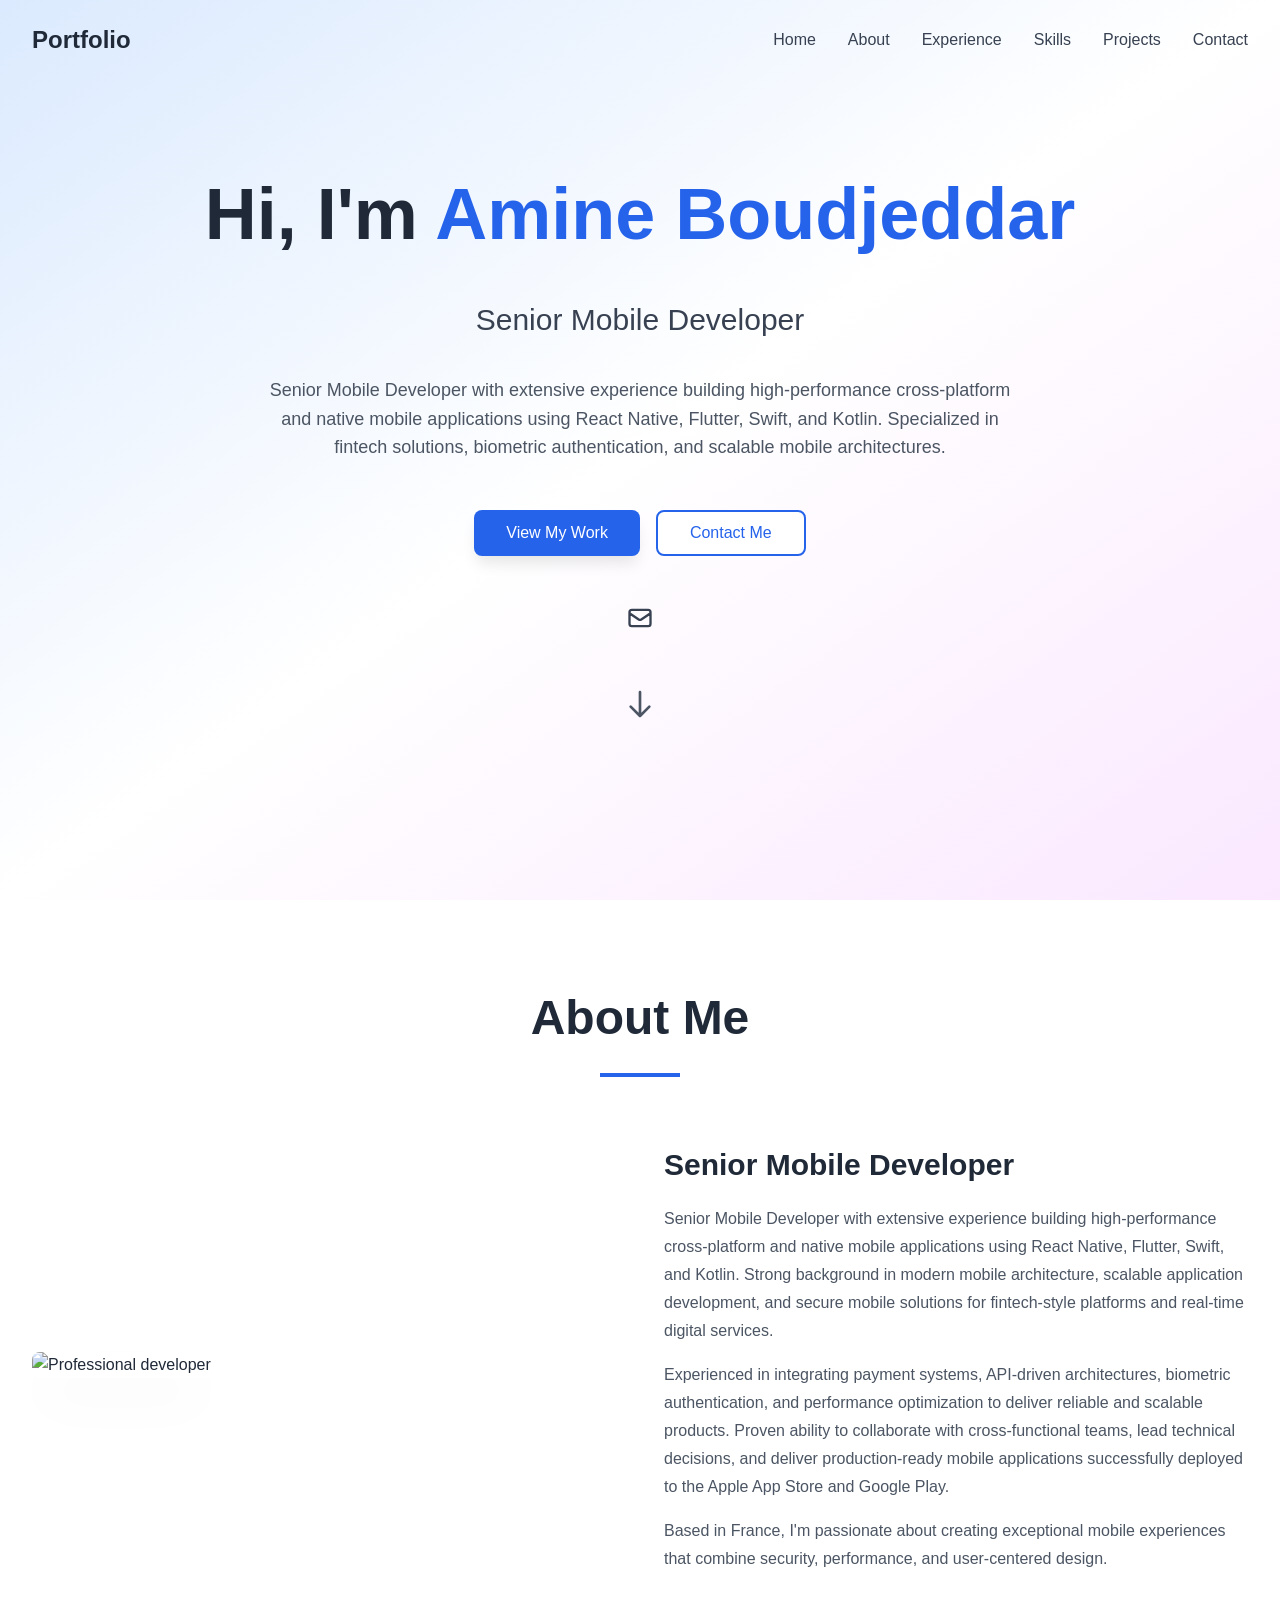
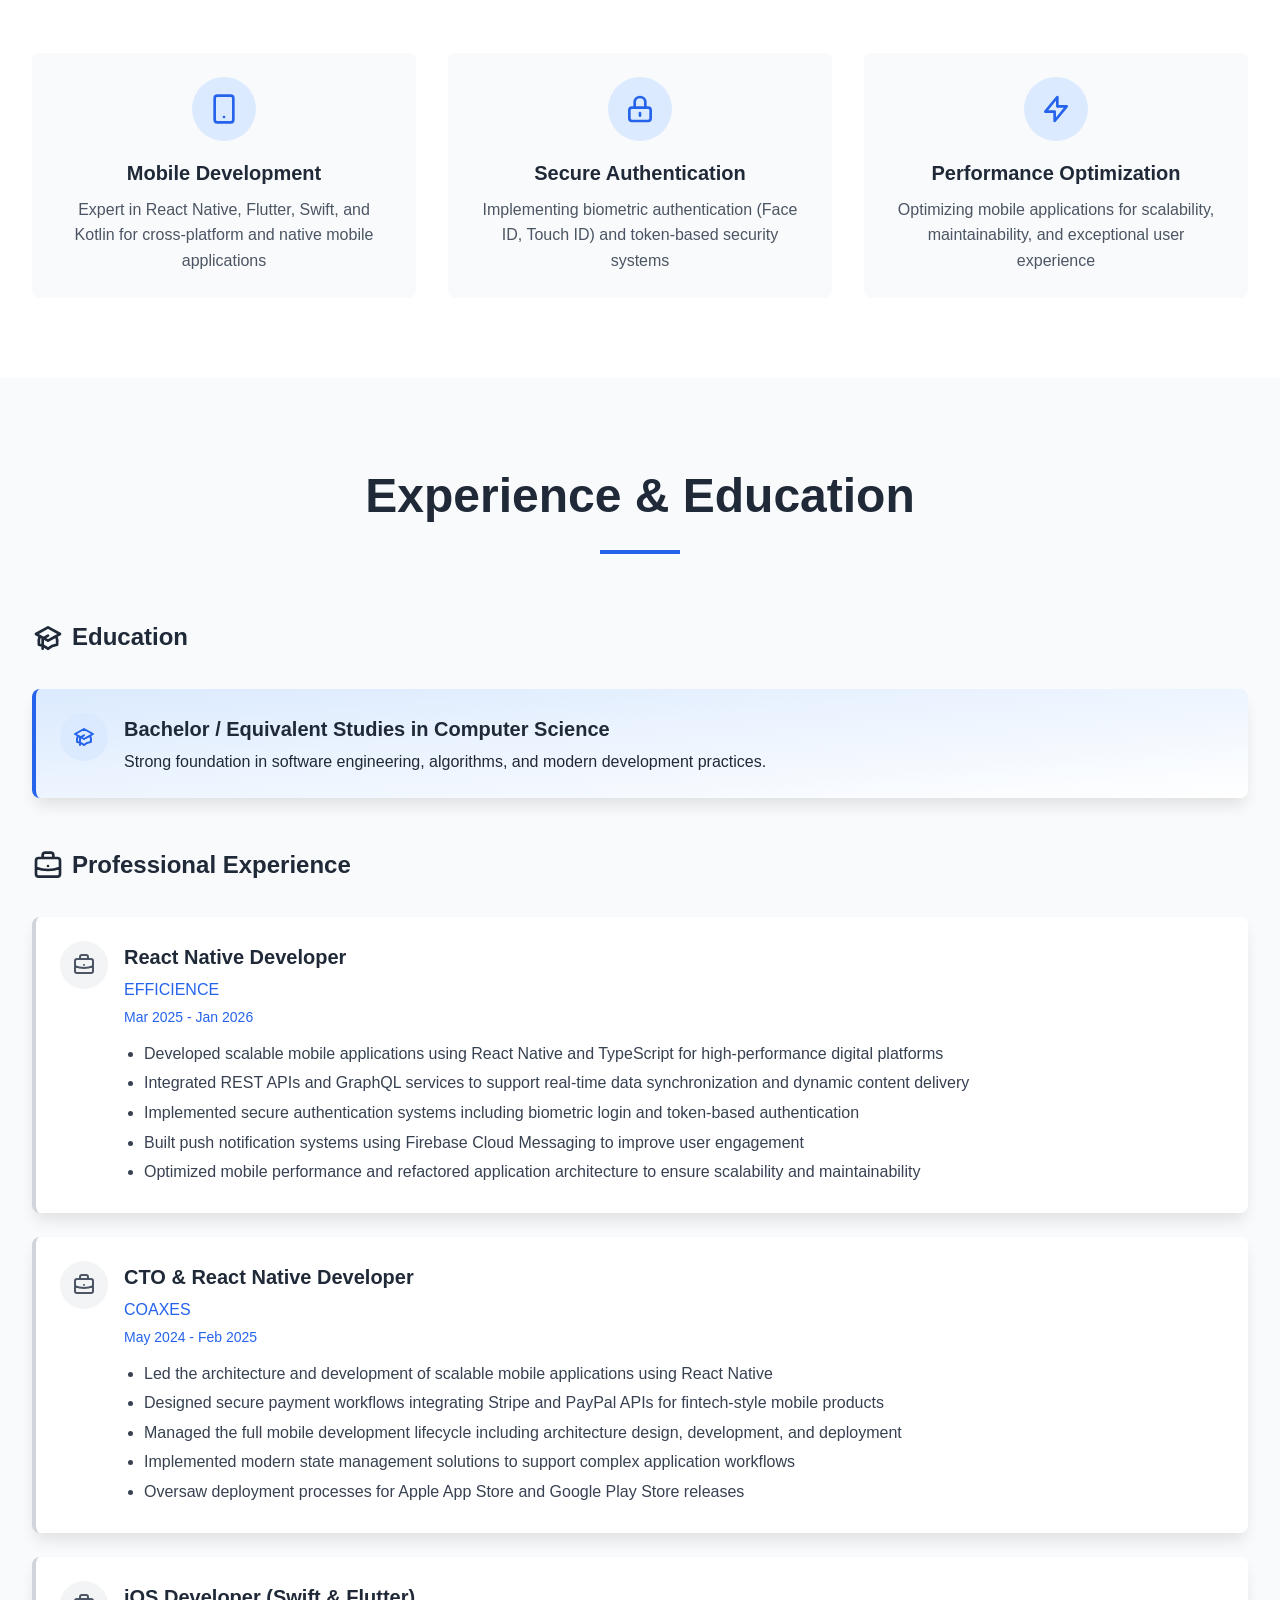
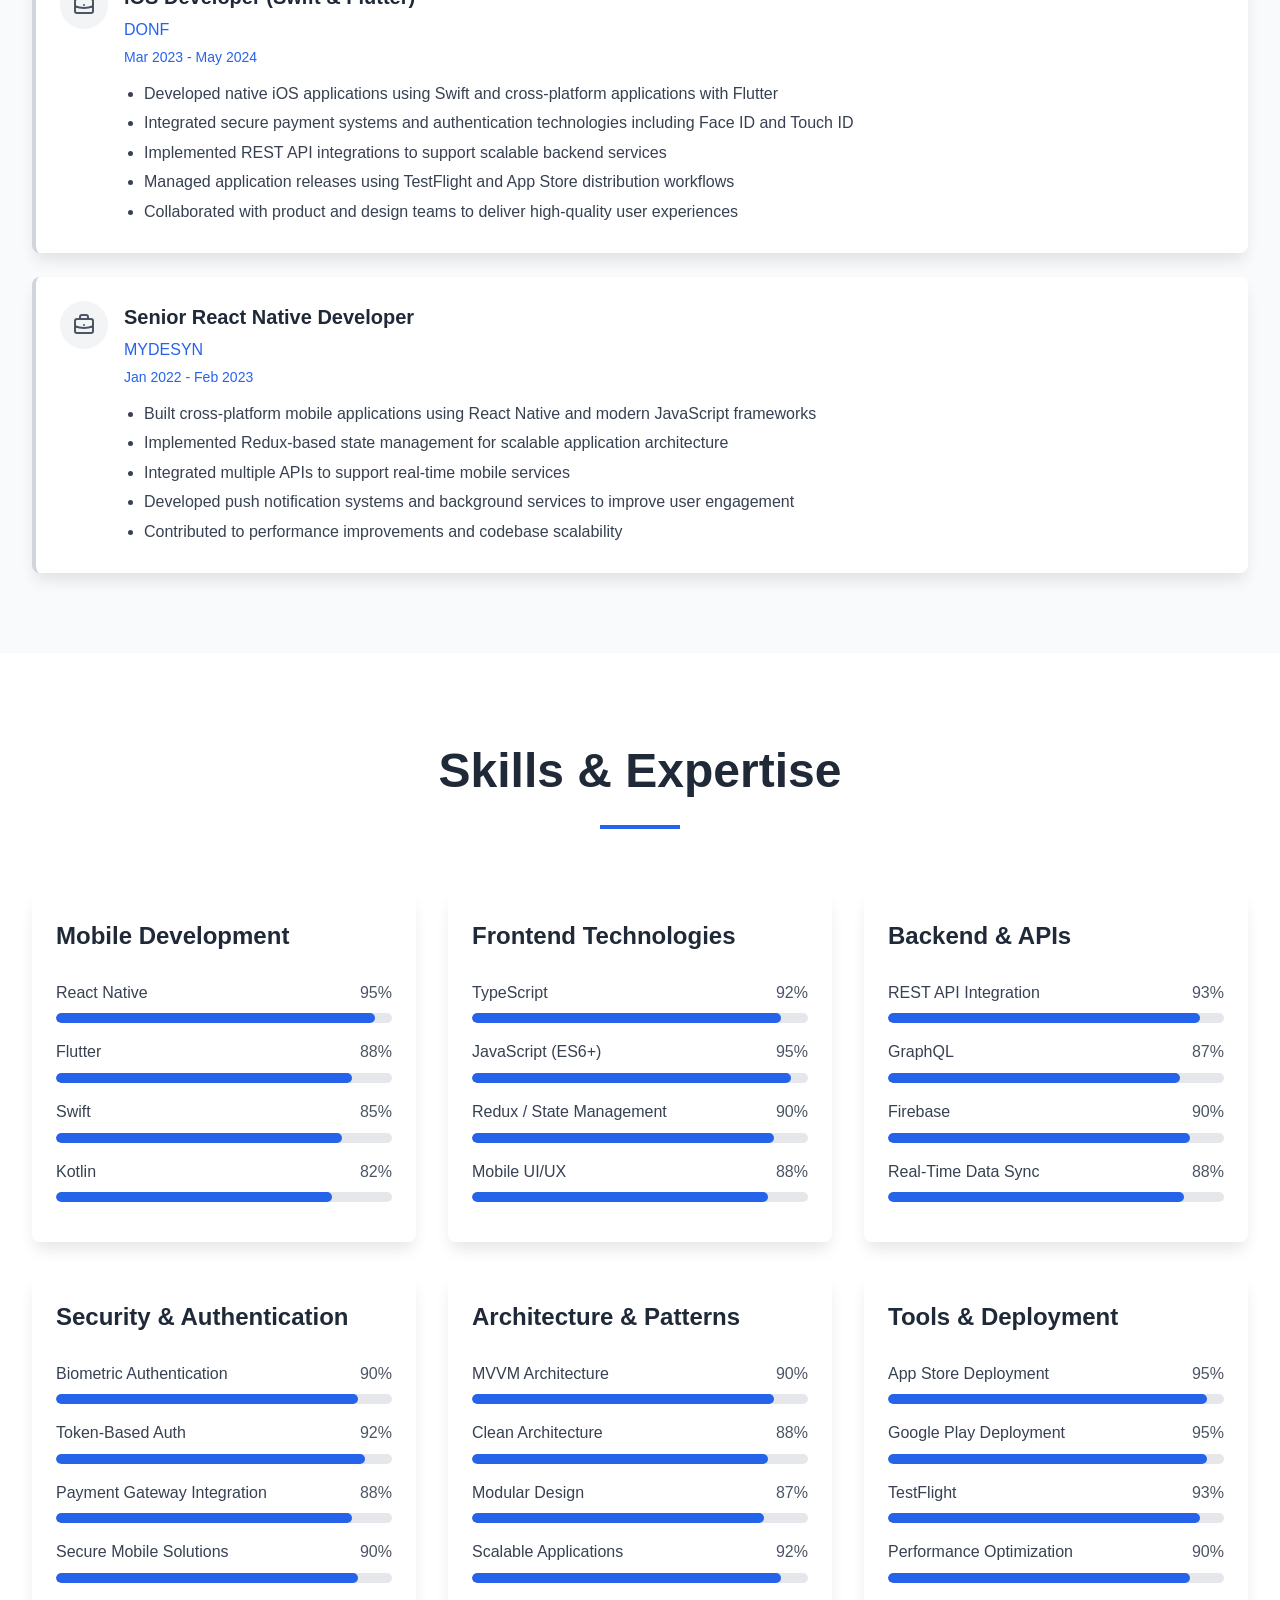
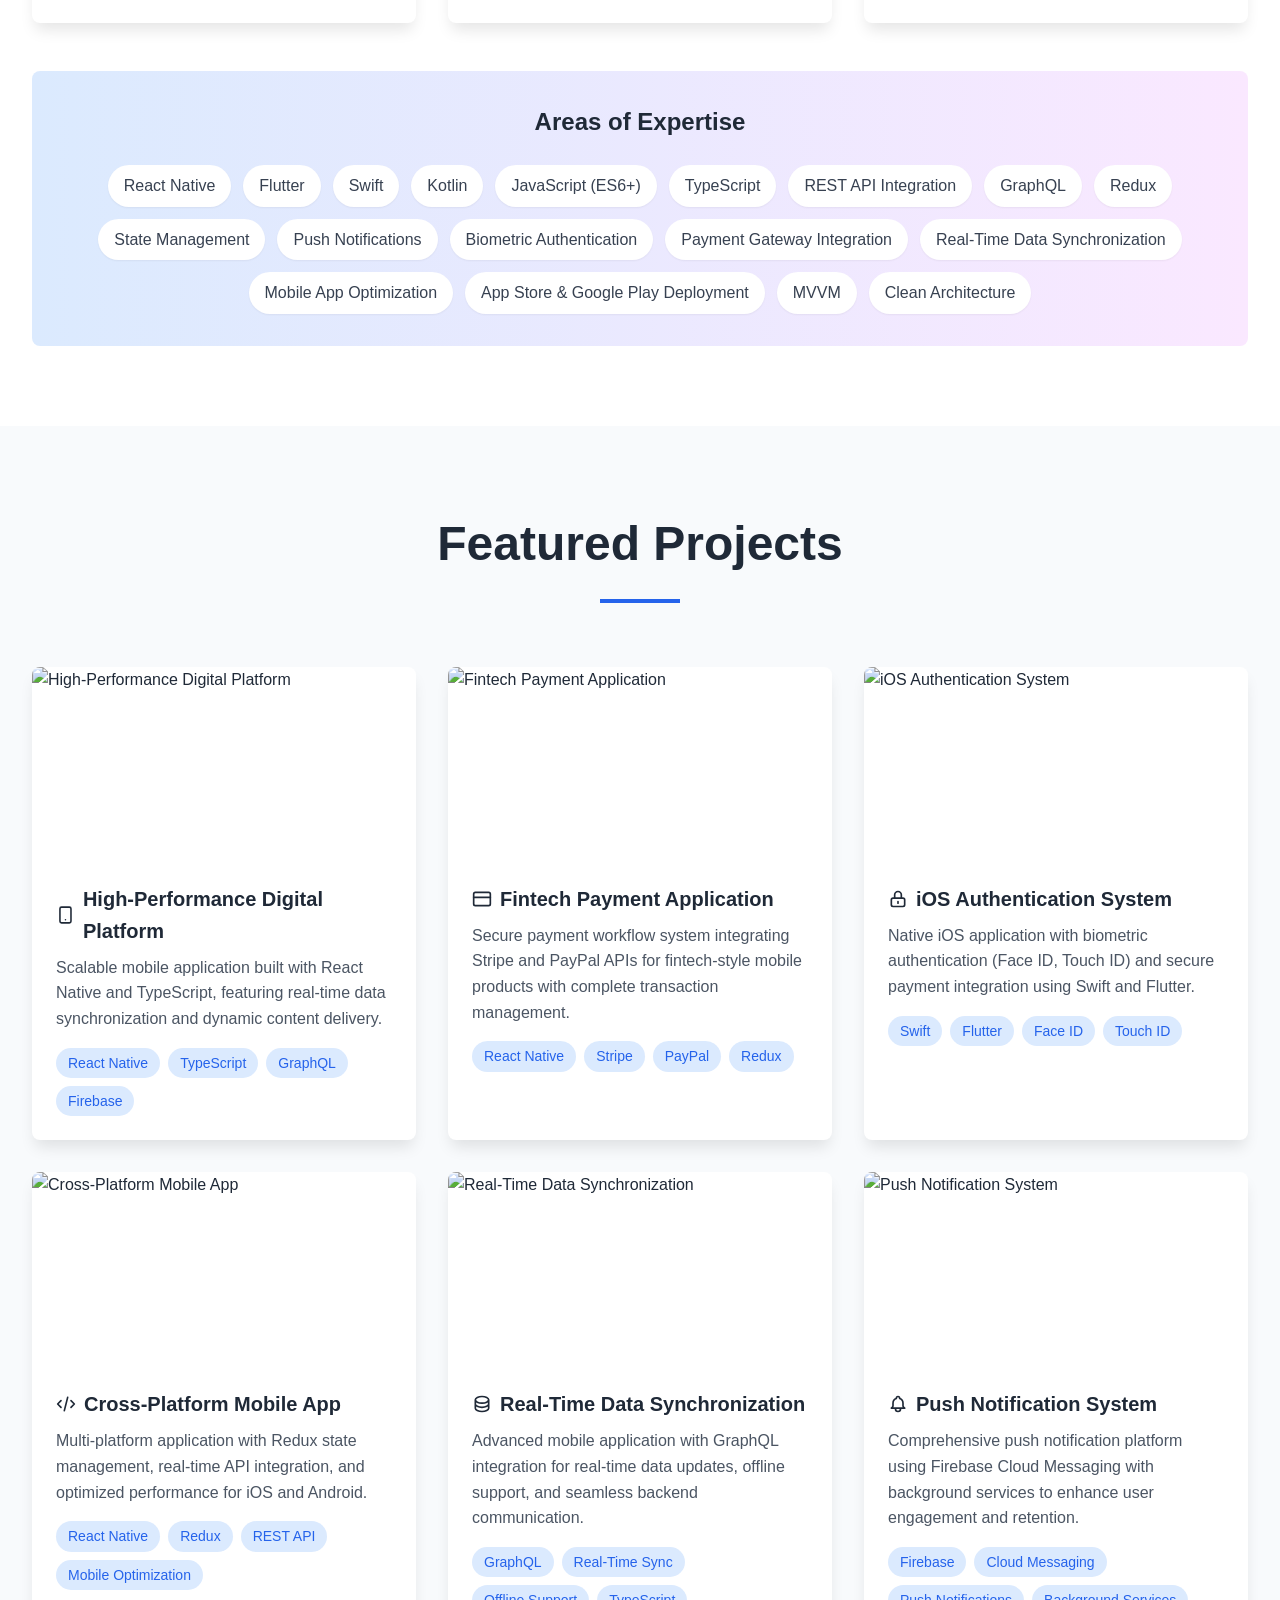
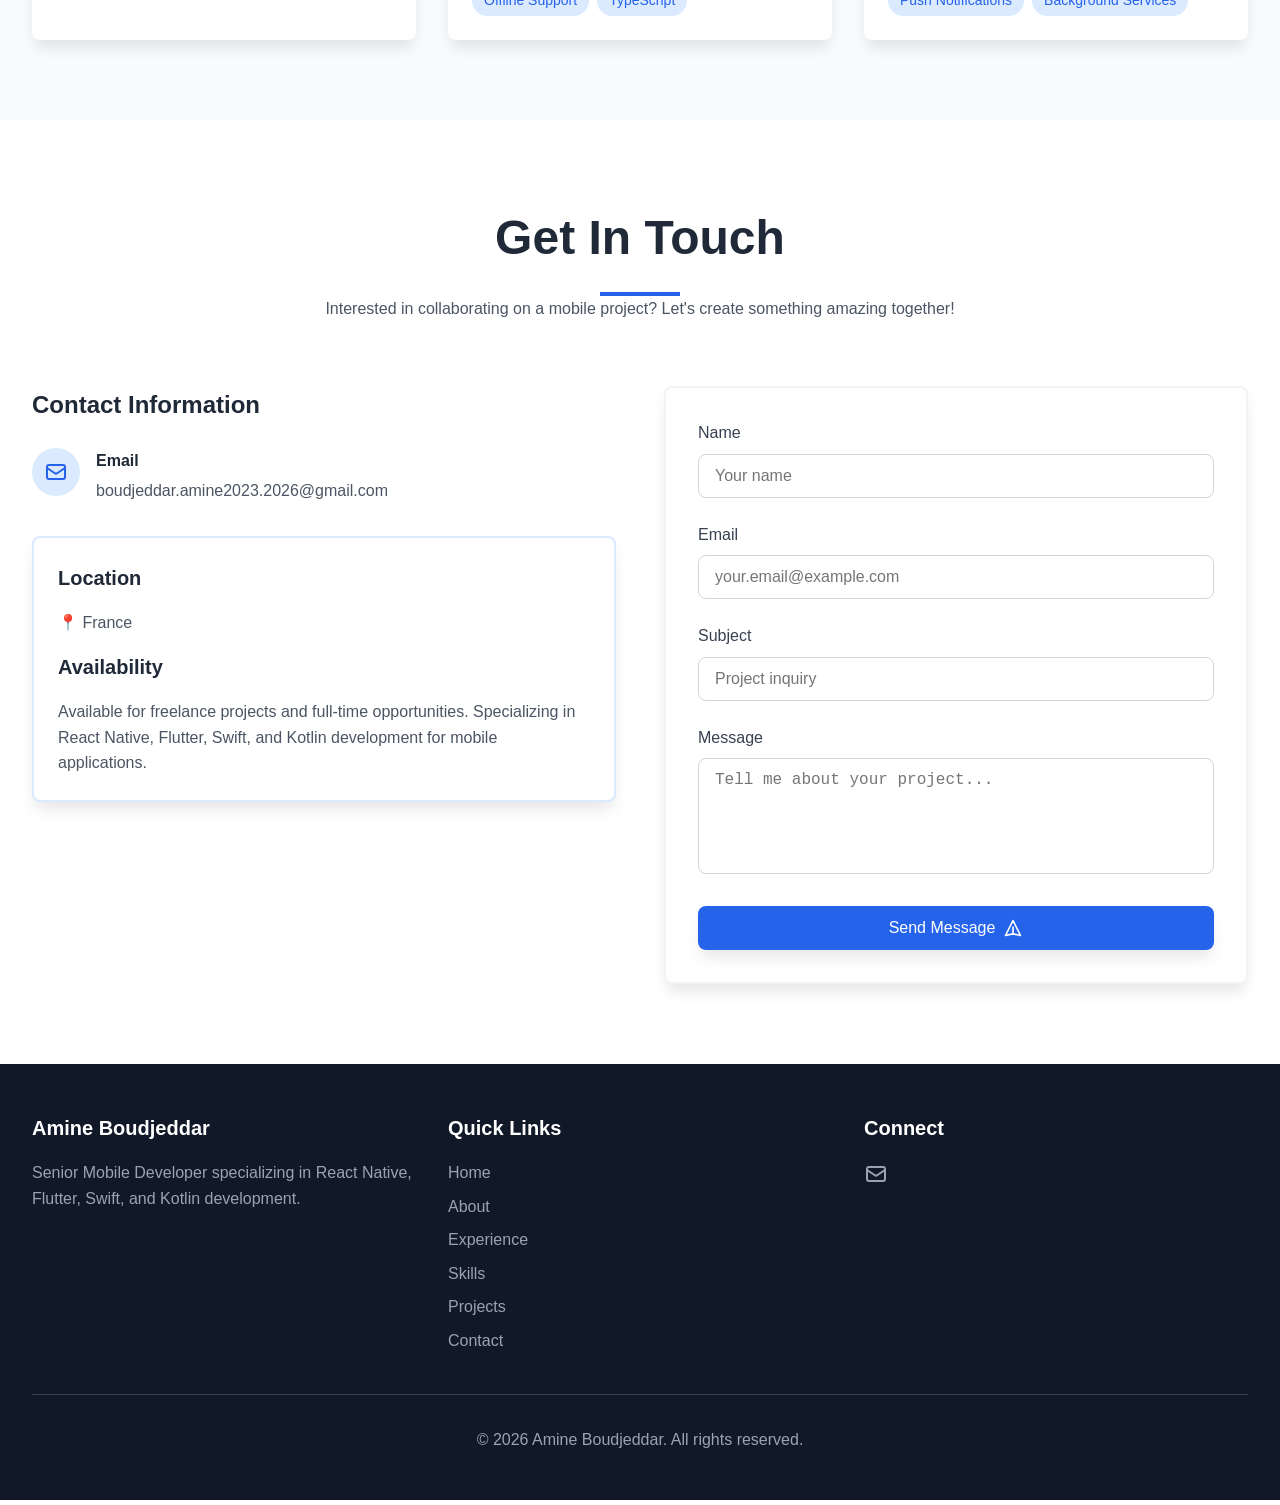
==== index.html @ 103872d5 "Add files via upload" ====
<!DOCTYPE html>
<html lang="en">
<head>
    <meta charset="UTF-8">
    <meta name="viewport" content="width=device-width, initial-scale=1.0">
    <title>Amine Boudjeddar - Senior Mobile Developer</title>
    <style>
        * {
            margin: 0;
            padding: 0;
            box-sizing: border-box;
        }

        body {
            font-family: -apple-system, BlinkMacSystemFont, 'Segoe UI', Roboto, 'Helvetica Neue', Arial, sans-serif;
            line-height: 1.6;
            color: #1f2937;
            scroll-behavior: smooth;
        }

        /* Container */
        .container {
            max-width: 1280px;
            margin: 0 auto;
            padding: 0 1rem;
        }

        @media (min-width: 640px) {
            .container { padding: 0 1.5rem; }
        }

        @media (min-width: 1024px) {
            .container { padding: 0 2rem; }
        }

        /* Header */
        header {
            position: fixed;
            top: 0;
            left: 0;
            right: 0;
            z-index: 1000;
            transition: all 0.3s ease;
            background: transparent;
        }

        header.scrolled {
            background: white;
            box-shadow: 0 4px 6px -1px rgba(0, 0, 0, 0.1);
        }

        header .header-content {
            display: flex;
            align-items: center;
            justify-content: space-between;
            height: 4rem;
        }

        @media (min-width: 768px) {
            header .header-content { height: 5rem; }
        }

        .logo {
            font-size: 1.25rem;
            font-weight: bold;
            color: #1f2937;
            cursor: pointer;
            border: none;
            background: none;
            transition: color 0.3s;
        }

        @media (min-width: 768px) {
            .logo { font-size: 1.5rem; }
        }

        .logo:hover {
            color: #2563eb;
        }

        nav {
            display: none;
            gap: 2rem;
        }

        @media (min-width: 768px) {
            nav { display: flex; }
        }

        nav button {
            background: none;
            border: none;
            color: #374151;
            cursor: pointer;
            transition: color 0.3s;
            font-size: 1rem;
        }

        nav button:hover {
            color: #2563eb;
        }

        .mobile-menu-btn {
            display: block;
            background: none;
            border: none;
            cursor: pointer;
            padding: 0.5rem;
            color: #374151;
        }

        @media (min-width: 768px) {
            .mobile-menu-btn { display: none; }
        }

        .mobile-nav {
            display: none;
            padding-bottom: 1rem;
        }

        .mobile-nav.active {
            display: block;
        }

        .mobile-nav button {
            display: block;
            width: 100%;
            text-align: left;
            padding: 0.5rem 1rem;
            background: none;
            border: none;
            color: #374151;
            cursor: pointer;
            transition: all 0.3s;
            border-radius: 0.375rem;
            font-size: 1rem;
        }

        .mobile-nav button:hover {
            color: #2563eb;
            background: #f9fafb;
        }

        /* Hero Section */
        #home {
            min-height: 100vh;
            display: flex;
            align-items: center;
            justify-content: center;
            background: linear-gradient(to bottom right, #dbeafe, #ffffff, #fae8ff);
            padding-top: 4rem;
        }

        .hero-content {
            text-align: center;
            animation: fadeInUp 0.8s ease-out;
        }

        @keyframes fadeInUp {
            from {
                opacity: 0;
                transform: translateY(30px);
            }
            to {
                opacity: 1;
                transform: translateY(0);
            }
        }

        .hero-content h1 {
            font-size: 2.25rem;
            margin-bottom: 1.5rem;
            color: #1f2937;
        }

        @media (min-width: 640px) {
            .hero-content h1 { font-size: 3rem; }
        }

        @media (min-width: 768px) {
            .hero-content h1 { font-size: 3.75rem; }
        }

        @media (min-width: 1024px) {
            .hero-content h1 { font-size: 4.5rem; }
        }

        .hero-content h1 .highlight {
            color: #2563eb;
        }

        .hero-subtitle {
            font-size: 1.25rem;
            color: #374151;
            margin-bottom: 2rem;
        }

        @media (min-width: 640px) {
            .hero-subtitle { font-size: 1.5rem; }
        }

        @media (min-width: 768px) {
            .hero-subtitle { font-size: 1.875rem; }
        }

        .hero-description {
            font-size: 1rem;
            color: #4b5563;
            max-width: 48rem;
            margin: 0 auto 3rem;
        }

        @media (min-width: 640px) {
            .hero-description { font-size: 1.125rem; }
        }

        .hero-buttons {
            display: flex;
            flex-wrap: wrap;
            gap: 1rem;
            justify-content: center;
            margin-bottom: 3rem;
        }

        .btn {
            padding: 0.75rem 2rem;
            border-radius: 0.5rem;
            font-size: 1rem;
            cursor: pointer;
            transition: all 0.3s;
            text-decoration: none;
            display: inline-block;
        }

        .btn-primary {
            background: #2563eb;
            color: white;
            border: none;
            box-shadow: 0 10px 15px -3px rgba(0, 0, 0, 0.1);
        }

        .btn-primary:hover {
            background: #1d4ed8;
            box-shadow: 0 20px 25px -5px rgba(0, 0, 0, 0.1);
        }

        .btn-secondary {
            background: white;
            color: #2563eb;
            border: 2px solid #2563eb;
        }

        .btn-secondary:hover {
            background: #dbeafe;
        }

        .social-links {
            display: flex;
            gap: 1.5rem;
            justify-content: center;
            margin-bottom: 3rem;
        }

        .social-links a {
            color: #374151;
            transition: color 0.3s;
        }

        .social-links a:hover {
            color: #2563eb;
        }

        .scroll-indicator {
            animation: bounce 1.5s infinite;
            color: #4b5563;
            cursor: pointer;
            border: none;
            background: none;
        }

        .scroll-indicator:hover {
            color: #2563eb;
        }

        @keyframes bounce {
            0%, 100% { transform: translateY(0); }
            50% { transform: translateY(10px); }
        }

        /* Section Styles */
        section {
            padding: 5rem 0;
        }

        .section-title {
            text-align: center;
            margin-bottom: 4rem;
        }

        .section-title h2 {
            font-size: 1.875rem;
            margin-bottom: 1rem;
            color: #1f2937;
        }

        @media (min-width: 640px) {
            .section-title h2 { font-size: 2.25rem; }
        }

        @media (min-width: 768px) {
            .section-title h2 { font-size: 3rem; }
        }

        .section-title .underline {
            width: 5rem;
            height: 0.25rem;
            background: #2563eb;
            margin: 0 auto;
        }

        .bg-white {
            background: white;
        }

        .bg-gray {
            background: #f8fafc;
        }

        /* About Section */
        .about-grid {
            display: grid;
            gap: 3rem;
            align-items: center;
            margin-bottom: 4rem;
        }

        @media (min-width: 768px) {
            .about-grid { grid-template-columns: repeat(2, 1fr); }
        }

        .about-image {
            width: 100%;
            height: auto;
            border-radius: 0.5rem;
            box-shadow: 0 25px 50px -12px rgba(0, 0, 0, 0.25);
        }

        .about-text h3 {
            font-size: 1.5rem;
            color: #1f2937;
            margin-bottom: 1rem;
        }

        @media (min-width: 640px) {
            .about-text h3 { font-size: 1.875rem; }
        }

        .about-text p {
            color: #4b5563;
            margin-bottom: 1rem;
            line-height: 1.75;
        }

        .features-grid {
            display: grid;
            gap: 2rem;
        }

        @media (min-width: 640px) {
            .features-grid { grid-template-columns: repeat(2, 1fr); }
        }

        @media (min-width: 1024px) {
            .features-grid { grid-template-columns: repeat(3, 1fr); }
        }

        .feature-card {
            text-align: center;
            padding: 1.5rem;
            border-radius: 0.5rem;
            background: #f9fafb;
            transition: background 0.3s;
        }

        .feature-card:hover {
            background: #dbeafe;
        }

        .feature-icon {
            width: 4rem;
            height: 4rem;
            border-radius: 50%;
            background: #dbeafe;
            color: #2563eb;
            display: inline-flex;
            align-items: center;
            justify-content: center;
            margin-bottom: 1rem;
        }

        .feature-card h4 {
            font-size: 1.25rem;
            margin-bottom: 0.5rem;
            color: #1f2937;
        }

        .feature-card p {
            color: #4b5563;
        }

        /* Experience Section */
        .experience-section h3 {
            font-size: 1.5rem;
            margin-bottom: 2rem;
            color: #1f2937;
            display: flex;
            align-items: center;
            gap: 0.5rem;
        }

        .education-card {
            background: linear-gradient(to bottom right, #dbeafe, #ffffff);
            padding: 1.5rem;
            border-radius: 0.5rem;
            box-shadow: 0 10px 15px -3px rgba(0, 0, 0, 0.1);
            border-left: 4px solid #2563eb;
            margin-bottom: 3rem;
        }

        .experience-list {
            display: flex;
            flex-direction: column;
            gap: 1.5rem;
        }

        .experience-card {
            background: white;
            padding: 1.5rem;
            border-radius: 0.5rem;
            box-shadow: 0 10px 15px -3px rgba(0, 0, 0, 0.1);
            border-left: 4px solid #d1d5db;
            transition: all 0.3s;
        }

        .experience-card:hover {
            box-shadow: 0 20px 25px -5px rgba(0, 0, 0, 0.1);
            border-left-color: #2563eb;
        }

        .card-content {
            display: flex;
            gap: 1rem;
        }

        .card-icon {
            flex-shrink: 0;
            width: 3rem;
            height: 3rem;
            border-radius: 50%;
            background: #f3f4f6;
            color: #4b5563;
            display: flex;
            align-items: center;
            justify-content: center;
        }

        .education-card .card-icon {
            background: #dbeafe;
            color: #2563eb;
        }

        .card-text h4 {
            font-size: 1.25rem;
            color: #1f2937;
            margin-bottom: 0.25rem;
        }

        .card-company {
            color: #2563eb;
            margin-bottom: 0.25rem;
        }

        .card-period {
            color: #2563eb;
            font-size: 0.875rem;
            margin-bottom: 0.75rem;
        }

        .card-text ul {
            color: #374151;
            margin-left: 1.25rem;
        }

        .card-text li {
            margin-bottom: 0.25rem;
        }

        /* Skills Section */
        .skills-grid {
            display: grid;
            gap: 2rem;
            margin-bottom: 3rem;
        }

        @media (min-width: 768px) {
            .skills-grid { grid-template-columns: repeat(2, 1fr); }
        }

        @media (min-width: 1024px) {
            .skills-grid { grid-template-columns: repeat(3, 1fr); }
        }

        .skill-category {
            background: white;
            padding: 1.5rem;
            border-radius: 0.5rem;
            box-shadow: 0 10px 15px -3px rgba(0, 0, 0, 0.1);
        }

        .skill-category h3 {
            font-size: 1.5rem;
            margin-bottom: 1.5rem;
            color: #1f2937;
        }

        .skill-item {
            margin-bottom: 1rem;
        }

        .skill-header {
            display: flex;
            justify-content: space-between;
            margin-bottom: 0.5rem;
        }

        .skill-name {
            color: #374151;
        }

        .skill-level {
            color: #4b5563;
        }

        .skill-bar {
            width: 100%;
            height: 0.625rem;
            background: #e5e7eb;
            border-radius: 9999px;
            overflow: hidden;
        }

        .skill-progress {
            height: 100%;
            background: #2563eb;
            border-radius: 9999px;
            transition: width 1s ease-out;
        }

        .expertise-section {
            background: linear-gradient(to right, #dbeafe, #fae8ff);
            padding: 2rem;
            border-radius: 0.5rem;
        }

        .expertise-section h3 {
            font-size: 1.5rem;
            margin-bottom: 1.5rem;
            color: #1f2937;
            text-align: center;
        }

        .expertise-tags {
            display: flex;
            flex-wrap: wrap;
            gap: 0.75rem;
            justify-content: center;
        }

        .expertise-tag {
            padding: 0.5rem 1rem;
            background: white;
            color: #374151;
            border-radius: 9999px;
            box-shadow: 0 1px 2px rgba(0, 0, 0, 0.05);
            transition: box-shadow 0.3s;
        }

        .expertise-tag:hover {
            box-shadow: 0 4px 6px rgba(0, 0, 0, 0.1);
        }

        /* Projects Section */
        .projects-grid {
            display: grid;
            gap: 2rem;
        }

        @media (min-width: 768px) {
            .projects-grid { grid-template-columns: repeat(2, 1fr); }
        }

        @media (min-width: 1024px) {
            .projects-grid { grid-template-columns: repeat(3, 1fr); }
        }

        .project-card {
            background: white;
            border-radius: 0.5rem;
            box-shadow: 0 10px 15px -3px rgba(0, 0, 0, 0.1);
            overflow: hidden;
            transition: box-shadow 0.3s;
        }

        .project-card:hover {
            box-shadow: 0 25px 50px -12px rgba(0, 0, 0, 0.25);
        }

        .project-image {
            width: 100%;
            height: 12rem;
            object-fit: cover;
            transition: transform 0.5s;
        }

        .project-card:hover .project-image {
            transform: scale(1.1);
        }

        .project-image-container {
            overflow: hidden;
            height: 12rem;
        }

        .project-content {
            padding: 1.5rem;
        }

        .project-header {
            display: flex;
            align-items: center;
            gap: 0.5rem;
            margin-bottom: 0.5rem;
        }

        .project-icon {
            flex-shrink: 0;
        }

        .project-content h3 {
            font-size: 1.25rem;
            color: #1f2937;
        }

        .project-content p {
            color: #4b5563;
            margin-bottom: 1rem;
        }

        .project-tags {
            display: flex;
            flex-wrap: wrap;
            gap: 0.5rem;
        }

        .tag {
            padding: 0.25rem 0.75rem;
            background: #dbeafe;
            color: #2563eb;
            border-radius: 9999px;
            font-size: 0.875rem;
        }

        /* Contact Section */
        .contact-grid {
            display: grid;
            gap: 3rem;
        }

        @media (min-width: 1024px) {
            .contact-grid { grid-template-columns: repeat(2, 1fr); }
        }

        .section-subtitle {
            color: #4b5563;
            max-width: 42rem;
            margin: 0 auto 1rem;
        }

        .contact-info h3 {
            font-size: 1.5rem;
            margin-bottom: 1.5rem;
            color: #1f2937;
        }

        .contact-items {
            display: flex;
            flex-direction: column;
            gap: 1.5rem;
            margin-bottom: 2rem;
        }

        .contact-item {
            display: flex;
            gap: 1rem;
        }

        .contact-icon {
            flex-shrink: 0;
            width: 3rem;
            height: 3rem;
            border-radius: 50%;
            background: #dbeafe;
            color: #2563eb;
            display: flex;
            align-items: center;
            justify-content: center;
        }

        .contact-item h4 {
            color: #1f2937;
            margin-bottom: 0.25rem;
        }

        .contact-item a {
            color: #4b5563;
            text-decoration: none;
            transition: color 0.3s;
        }

        .contact-item a:hover {
            color: #2563eb;
        }

        .contact-item p {
            color: #4b5563;
        }

        .contact-box {
            background: white;
            padding: 1.5rem;
            border-radius: 0.5rem;
            box-shadow: 0 10px 15px -3px rgba(0, 0, 0, 0.1);
            border: 2px solid #dbeafe;
        }

        .contact-box h4 {
            font-size: 1.25rem;
            margin-bottom: 1rem;
            color: #1f2937;
        }

        .contact-box p {
            color: #4b5563;
        }

        form {
            background: white;
            padding: 2rem;
            border-radius: 0.5rem;
            box-shadow: 0 10px 15px -3px rgba(0, 0, 0, 0.1);
            border: 2px solid #f3f4f6;
        }

        .form-group {
            margin-bottom: 1.5rem;
        }

        label {
            display: block;
            color: #374151;
            margin-bottom: 0.5rem;
        }

        input,
        textarea {
            width: 100%;
            padding: 0.75rem 1rem;
            border: 1px solid #d1d5db;
            border-radius: 0.5rem;
            font-size: 1rem;
            transition: all 0.3s;
        }

        input:focus,
        textarea:focus {
            outline: none;
            border-color: #2563eb;
            box-shadow: 0 0 0 3px rgba(37, 99, 235, 0.1);
        }

        textarea {
            resize: none;
        }

        .submit-btn {
            width: 100%;
            background: #2563eb;
            color: white;
            padding: 0.75rem 1.5rem;
            border: none;
            border-radius: 0.5rem;
            cursor: pointer;
            display: flex;
            align-items: center;
            justify-content: center;
            gap: 0.5rem;
            transition: all 0.3s;
            box-shadow: 0 10px 15px -3px rgba(0, 0, 0, 0.1);
            font-size: 1rem;
        }

        .submit-btn:hover {
            background: #1d4ed8;
            box-shadow: 0 20px 25px -5px rgba(0, 0, 0, 0.1);
        }

        /* Footer */
        footer {
            background: #111827;
            color: white;
            padding: 3rem 0;
        }

        .footer-grid {
            display: grid;
            gap: 2rem;
            margin-bottom: 2rem;
        }

        @media (min-width: 768px) {
            .footer-grid { grid-template-columns: repeat(3, 1fr); }
        }

        .footer-section h3 {
            font-size: 1.25rem;
            margin-bottom: 1rem;
        }

        .footer-section p {
            color: #9ca3af;
        }

        .footer-links {
            list-style: none;
        }

        .footer-links li {
            margin-bottom: 0.5rem;
        }

        .footer-links button {
            background: none;
            border: none;
            color: #9ca3af;
            cursor: pointer;
            transition: color 0.3s;
            font-size: 1rem;
        }

        .footer-links button:hover {
            color: white;
        }

        .footer-social {
            display: flex;
            gap: 1rem;
        }

        .footer-social a {
            color: #9ca3af;
            transition: color 0.3s;
        }

        .footer-social a:hover {
            color: white;
        }

        .footer-bottom {
            border-top: 1px solid #374151;
            padding-top: 2rem;
            text-align: center;
            color: #9ca3af;
        }

        /* Icons (SVG) */
        .icon {
            width: 24px;
            height: 24px;
            display: inline-block;
            vertical-align: middle;
        }

        .icon-lg {
            width: 28px;
            height: 28px;
        }

        .icon-sm {
            width: 20px;
            height: 20px;
        }
    </style>
</head>
<body>
    <!-- Header -->
    <header id="header">
        <div class="container">
            <div class="header-content">
                <button class="logo" onclick="scrollToSection('home')">Portfolio</button>
                <nav>
                    <button onclick="scrollToSection('home')">Home</button>
                    <button onclick="scrollToSection('about')">About</button>
                    <button onclick="scrollToSection('experience')">Experience</button>
                    <button onclick="scrollToSection('skills')">Skills</button>
                    <button onclick="scrollToSection('projects')">Projects</button>
                    <button onclick="scrollToSection('contact')">Contact</button>
                </nav>
                <button class="mobile-menu-btn" onclick="toggleMobileMenu()">
                    <svg class="icon" id="menu-icon" fill="none" stroke="currentColor" viewBox="0 0 24 24">
                        <path stroke-linecap="round" stroke-linejoin="round" stroke-width="2" d="M4 6h16M4 12h16M4 18h16"/>
                    </svg>
                    <svg class="icon" id="close-icon" style="display: none;" fill="none" stroke="currentColor" viewBox="0 0 24 24">
                        <path stroke-linecap="round" stroke-linejoin="round" stroke-width="2" d="M6 18L18 6M6 6l12 12"/>
                    </svg>
                </button>
            </div>
            <nav class="mobile-nav" id="mobile-nav">
                <button onclick="scrollToSection('home')">Home</button>
                <button onclick="scrollToSection('about')">About</button>
                <button onclick="scrollToSection('experience')">Experience</button>
                <button onclick="scrollToSection('skills')">Skills</button>
                <button onclick="scrollToSection('projects')">Projects</button>
                <button onclick="scrollToSection('contact')">Contact</button>
            </nav>
        </div>
    </header>

    <!-- Hero Section -->
    <section id="home">
        <div class="container">
            <div class="hero-content">
                <h1>Hi, I'm <span class="highlight">Amine Boudjeddar</span></h1>
                <p class="hero-subtitle">Senior Mobile Developer</p>
                <p class="hero-description">
                    Senior Mobile Developer with extensive experience building high-performance cross-platform and native mobile applications using React Native, Flutter, Swift, and Kotlin. Specialized in fintech solutions, biometric authentication, and scalable mobile architectures.
                </p>
                <div class="hero-buttons">
                    <button class="btn btn-primary" onclick="scrollToSection('projects')">View My Work</button>
                    <button class="btn btn-secondary" onclick="scrollToSection('contact')">Contact Me</button>
                </div>
                <div class="social-links">
                    <a href="mailto:boudjeddar.amine2023.2026@gmail.com">
                        <svg class="icon-lg" fill="none" stroke="currentColor" viewBox="0 0 24 24">
                            <path stroke-linecap="round" stroke-linejoin="round" stroke-width="2" d="M3 8l7.89 5.26a2 2 0 002.22 0L21 8M5 19h14a2 2 0 002-2V7a2 2 0 00-2-2H5a2 2 0 00-2 2v10a2 2 0 002 2z"/>
                        </svg>
                    </a>
                </div>
                <button class="scroll-indicator" onclick="scrollToSection('about')">
                    <svg width="32" height="32" fill="none" stroke="currentColor" viewBox="0 0 24 24">
                        <path stroke-linecap="round" stroke-linejoin="round" stroke-width="2" d="M19 14l-7 7m0 0l-7-7m7 7V3"/>
                    </svg>
                </button>
            </div>
        </div>
    </section>

    <!-- About Section -->
    <section id="about" class="bg-white">
        <div class="container">
            <div class="section-title">
                <h2>About Me</h2>
                <div class="underline"></div>
            </div>
            <div class="about-grid">
                <div>
                    <img src="C:\Users\user\Downloads\Portfolio design\WhatsApp Image 2026-01-25 at 3.09.25 PM.jpeg" alt="Professional developer" class="about-image">
                </div>
                <div class="about-text">
                    <h3>Senior Mobile Developer</h3>
                    <p>
                        Senior Mobile Developer with extensive experience building high-performance cross-platform and native mobile applications using React Native, Flutter, Swift, and Kotlin. Strong background in modern mobile architecture, scalable application development, and secure mobile solutions for fintech-style platforms and real-time digital services.
                    </p>
                    <p>
                        Experienced in integrating payment systems, API-driven architectures, biometric authentication, and performance optimization to deliver reliable and scalable products. Proven ability to collaborate with cross-functional teams, lead technical decisions, and deliver production-ready mobile applications successfully deployed to the Apple App Store and Google Play.
                    </p>
                    <p>
                        Based in France, I'm passionate about creating exceptional mobile experiences that combine security, performance, and user-centered design.
                    </p>
                </div>
            </div>
            <div class="features-grid">
                <div class="feature-card">
                    <div class="feature-icon">
                        <svg width="32" height="32" fill="none" stroke="currentColor" viewBox="0 0 24 24">
                            <rect x="5" y="2" width="14" height="20" rx="2" ry="2" stroke-linecap="round" stroke-linejoin="round" stroke-width="2"/>
                            <line x1="12" y1="18" x2="12.01" y2="18" stroke-linecap="round" stroke-linejoin="round" stroke-width="2"/>
                        </svg>
                    </div>
                    <h4>Mobile Development</h4>
                    <p>Expert in React Native, Flutter, Swift, and Kotlin for cross-platform and native mobile applications</p>
                </div>
                <div class="feature-card">
                    <div class="feature-icon">
                        <svg width="32" height="32" fill="none" stroke="currentColor" viewBox="0 0 24 24">
                            <path stroke-linecap="round" stroke-linejoin="round" stroke-width="2" d="M12 15v2m-6 4h12a2 2 0 002-2v-6a2 2 0 00-2-2H6a2 2 0 00-2 2v6a2 2 0 002 2zm10-10V7a4 4 0 00-8 0v4h8z"/>
                        </svg>
                    </div>
                    <h4>Secure Authentication</h4>
                    <p>Implementing biometric authentication (Face ID, Touch ID) and token-based security systems</p>
                </div>
                <div class="feature-card">
                    <div class="feature-icon">
                        <svg width="32" height="32" fill="none" stroke="currentColor" viewBox="0 0 24 24">
                            <path stroke-linecap="round" stroke-linejoin="round" stroke-width="2" d="M13 10V3L4 14h7v7l9-11h-7z"/>
                        </svg>
                    </div>
                    <h4>Performance Optimization</h4>
                    <p>Optimizing mobile applications for scalability, maintainability, and exceptional user experience</p>
                </div>
            </div>
        </div>
    </section>

    <!-- Experience Section -->
    <section id="experience" class="bg-gray">
        <div class="container">
            <div class="section-title">
                <h2>Experience & Education</h2>
                <div class="underline"></div>
            </div>
            <div class="experience-section">
                <h3>
                    <svg width="32" height="32" fill="none" stroke="currentColor" viewBox="0 0 24 24">
                        <path d="M12 14l9-5-9-5-9 5 9 5z"/><path d="M12 14l6.16-3.422a12.083 12.083 0 01.665 6.479A11.952 11.952 0 0012 20.055a11.952 11.952 0 00-6.824-2.998 12.078 12.078 0 01.665-6.479L12 14z"/><path stroke-linecap="round" stroke-linejoin="round" stroke-width="2" d="M12 14l9-5-9-5-9 5 9 5zm0 0l6.16-3.422a12.083 12.083 0 01.665 6.479A11.952 11.952 0 0012 20.055a11.952 11.952 0 00-6.824-2.998 12.078 12.078 0 01.665-6.479L12 14zm-4 6v-7.5l4-2.222"/>
                    </svg>
                    Education
                </h3>
                <div class="education-card">
                    <div class="card-content">
                        <div class="card-icon">
                            <svg width="24" height="24" fill="none" stroke="currentColor" viewBox="0 0 24 24">
                                <path d="M12 14l9-5-9-5-9 5 9 5z"/><path d="M12 14l6.16-3.422a12.083 12.083 0 01.665 6.479A11.952 11.952 0 0012 20.055a11.952 11.952 0 00-6.824-2.998 12.078 12.078 0 01.665-6.479L12 14z"/><path stroke-linecap="round" stroke-linejoin="round" stroke-width="2" d="M12 14l9-5-9-5-9 5 9 5zm0 0l6.16-3.422a12.083 12.083 0 01.665 6.479A11.952 11.952 0 0012 20.055a11.952 11.952 0 00-6.824-2.998 12.078 12.078 0 01.665-6.479L12 14zm-4 6v-7.5l4-2.222"/>
                            </svg>
                        </div>
                        <div class="card-text">
                            <h4>Bachelor / Equivalent Studies in Computer Science</h4>
                            <p>Strong foundation in software engineering, algorithms, and modern development practices.</p>
                        </div>
                    </div>
                </div>

                <h3>
                    <svg width="32" height="32" fill="none" stroke="currentColor" viewBox="0 0 24 24">
                        <path stroke-linecap="round" stroke-linejoin="round" stroke-width="2" d="M21 13.255A23.931 23.931 0 0112 15c-3.183 0-6.22-.62-9-1.745M16 6V4a2 2 0 00-2-2h-4a2 2 0 00-2 2v2m4 6h.01M5 20h14a2 2 0 002-2V8a2 2 0 00-2-2H5a2 2 0 00-2 2v10a2 2 0 002 2z"/>
                    </svg>
                    Professional Experience
                </h3>
                <div class="experience-list">
                    <div class="experience-card">
                        <div class="card-content">
                            <div class="card-icon">
                                <svg width="24" height="24" fill="none" stroke="currentColor" viewBox="0 0 24 24">
                                    <path stroke-linecap="round" stroke-linejoin="round" stroke-width="2" d="M21 13.255A23.931 23.931 0 0112 15c-3.183 0-6.22-.62-9-1.745M16 6V4a2 2 0 00-2-2h-4a2 2 0 00-2 2v2m4 6h.01M5 20h14a2 2 0 002-2V8a2 2 0 00-2-2H5a2 2 0 00-2 2v10a2 2 0 002 2z"/>
                                </svg>
                            </div>
                            <div class="card-text">
                                <h4>React Native Developer</h4>
                                <p class="card-company">EFFICIENCE</p>
                                <p class="card-period">Mar 2025 - Jan 2026</p>
                                <ul>
                                    <li>Developed scalable mobile applications using React Native and TypeScript for high-performance digital platforms</li>
                                    <li>Integrated REST APIs and GraphQL services to support real-time data synchronization and dynamic content delivery</li>
                                    <li>Implemented secure authentication systems including biometric login and token-based authentication</li>
                                    <li>Built push notification systems using Firebase Cloud Messaging to improve user engagement</li>
                                    <li>Optimized mobile performance and refactored application architecture to ensure scalability and maintainability</li>
                                </ul>
                            </div>
                        </div>
                    </div>

                    <div class="experience-card">
                        <div class="card-content">
                            <div class="card-icon">
                                <svg width="24" height="24" fill="none" stroke="currentColor" viewBox="0 0 24 24">
                                    <path stroke-linecap="round" stroke-linejoin="round" stroke-width="2" d="M21 13.255A23.931 23.931 0 0112 15c-3.183 0-6.22-.62-9-1.745M16 6V4a2 2 0 00-2-2h-4a2 2 0 00-2 2v2m4 6h.01M5 20h14a2 2 0 002-2V8a2 2 0 00-2-2H5a2 2 0 00-2 2v10a2 2 0 002 2z"/>
                                </svg>
                            </div>
                            <div class="card-text">
                                <h4>CTO & React Native Developer</h4>
                                <p class="card-company">COAXES</p>
                                <p class="card-period">May 2024 - Feb 2025</p>
                                <ul>
                                    <li>Led the architecture and development of scalable mobile applications using React Native</li>
                                    <li>Designed secure payment workflows integrating Stripe and PayPal APIs for fintech-style mobile products</li>
                                    <li>Managed the full mobile development lifecycle including architecture design, development, and deployment</li>
                                    <li>Implemented modern state management solutions to support complex application workflows</li>
                                    <li>Oversaw deployment processes for Apple App Store and Google Play Store releases</li>
                                </ul>
                            </div>
                        </div>
                    </div>

                    <div class="experience-card">
                        <div class="card-content">
                            <div class="card-icon">
                                <svg width="24" height="24" fill="none" stroke="currentColor" viewBox="0 0 24 24">
                                    <path stroke-linecap="round" stroke-linejoin="round" stroke-width="2" d="M21 13.255A23.931 23.931 0 0112 15c-3.183 0-6.22-.62-9-1.745M16 6V4a2 2 0 00-2-2h-4a2 2 0 00-2 2v2m4 6h.01M5 20h14a2 2 0 002-2V8a2 2 0 00-2-2H5a2 2 0 00-2 2v10a2 2 0 002 2z"/>
                                </svg>
                            </div>
                            <div class="card-text">
                                <h4>iOS Developer (Swift & Flutter)</h4>
                                <p class="card-company">DONF</p>
                                <p class="card-period">Mar 2023 - May 2024</p>
                                <ul>
                                    <li>Developed native iOS applications using Swift and cross-platform applications with Flutter</li>
                                    <li>Integrated secure payment systems and authentication technologies including Face ID and Touch ID</li>
                                    <li>Implemented REST API integrations to support scalable backend services</li>
                                    <li>Managed application releases using TestFlight and App Store distribution workflows</li>
                                    <li>Collaborated with product and design teams to deliver high-quality user experiences</li>
                                </ul>
                            </div>
                        </div>
                    </div>

                    <div class="experience-card">
                        <div class="card-content">
                            <div class="card-icon">
                                <svg width="24" height="24" fill="none" stroke="currentColor" viewBox="0 0 24 24">
                                    <path stroke-linecap="round" stroke-linejoin="round" stroke-width="2" d="M21 13.255A23.931 23.931 0 0112 15c-3.183 0-6.22-.62-9-1.745M16 6V4a2 2 0 00-2-2h-4a2 2 0 00-2 2v2m4 6h.01M5 20h14a2 2 0 002-2V8a2 2 0 00-2-2H5a2 2 0 00-2 2v10a2 2 0 002 2z"/>
                                </svg>
                            </div>
                            <div class="card-text">
                                <h4>Senior React Native Developer</h4>
                                <p class="card-company">MYDESYN</p>
                                <p class="card-period">Jan 2022 - Feb 2023</p>
                                <ul>
                                    <li>Built cross-platform mobile applications using React Native and modern JavaScript frameworks</li>
                                    <li>Implemented Redux-based state management for scalable application architecture</li>
                                    <li>Integrated multiple APIs to support real-time mobile services</li>
                                    <li>Developed push notification systems and background services to improve user engagement</li>
                                    <li>Contributed to performance improvements and codebase scalability</li>
                                </ul>
                            </div>
                        </div>
                    </div>
                </div>
            </div>
        </div>
    </section>

    <!-- Skills Section -->
    <section id="skills" class="bg-white">
        <div class="container">
            <div class="section-title">
                <h2>Skills & Expertise</h2>
                <div class="underline"></div>
            </div>
            <div class="skills-grid">
                <div class="skill-category">
                    <h3>Mobile Development</h3>
                    <div class="skill-item">
                        <div class="skill-header">
                            <span class="skill-name">React Native</span>
                            <span class="skill-level">95%</span>
                        </div>
                        <div class="skill-bar">
                            <div class="skill-progress" style="width: 95%"></div>
                        </div>
                    </div>
                    <div class="skill-item">
                        <div class="skill-header">
                            <span class="skill-name">Flutter</span>
                            <span class="skill-level">88%</span>
                        </div>
                        <div class="skill-bar">
                            <div class="skill-progress" style="width: 88%"></div>
                        </div>
                    </div>
                    <div class="skill-item">
                        <div class="skill-header">
                            <span class="skill-name">Swift</span>
                            <span class="skill-level">85%</span>
                        </div>
                        <div class="skill-bar">
                            <div class="skill-progress" style="width: 85%"></div>
                        </div>
                    </div>
                    <div class="skill-item">
                        <div class="skill-header">
                            <span class="skill-name">Kotlin</span>
                            <span class="skill-level">82%</span>
                        </div>
                        <div class="skill-bar">
                            <div class="skill-progress" style="width: 82%"></div>
                        </div>
                    </div>
                </div>

                <div class="skill-category">
                    <h3>Frontend Technologies</h3>
                    <div class="skill-item">
                        <div class="skill-header">
                            <span class="skill-name">TypeScript</span>
                            <span class="skill-level">92%</span>
                        </div>
                        <div class="skill-bar">
                            <div class="skill-progress" style="width: 92%"></div>
                        </div>
                    </div>
                    <div class="skill-item">
                        <div class="skill-header">
                            <span class="skill-name">JavaScript (ES6+)</span>
                            <span class="skill-level">95%</span>
                        </div>
                        <div class="skill-bar">
                            <div class="skill-progress" style="width: 95%"></div>
                        </div>
                    </div>
                    <div class="skill-item">
                        <div class="skill-header">
                            <span class="skill-name">Redux / State Management</span>
                            <span class="skill-level">90%</span>
                        </div>
                        <div class="skill-bar">
                            <div class="skill-progress" style="width: 90%"></div>
                        </div>
                    </div>
                    <div class="skill-item">
                        <div class="skill-header">
                            <span class="skill-name">Mobile UI/UX</span>
                            <span class="skill-level">88%</span>
                        </div>
                        <div class="skill-bar">
                            <div class="skill-progress" style="width: 88%"></div>
                        </div>
                    </div>
                </div>

                <div class="skill-category">
                    <h3>Backend & APIs</h3>
                    <div class="skill-item">
                        <div class="skill-header">
                            <span class="skill-name">REST API Integration</span>
                            <span class="skill-level">93%</span>
                        </div>
                        <div class="skill-bar">
                            <div class="skill-progress" style="width: 93%"></div>
                        </div>
                    </div>
                    <div class="skill-item">
                        <div class="skill-header">
                            <span class="skill-name">GraphQL</span>
                            <span class="skill-level">87%</span>
                        </div>
                        <div class="skill-bar">
                            <div class="skill-progress" style="width: 87%"></div>
                        </div>
                    </div>
                    <div class="skill-item">
                        <div class="skill-header">
                            <span class="skill-name">Firebase</span>
                            <span class="skill-level">90%</span>
                        </div>
                        <div class="skill-bar">
                            <div class="skill-progress" style="width: 90%"></div>
                        </div>
                    </div>
                    <div class="skill-item">
                        <div class="skill-header">
                            <span class="skill-name">Real-Time Data Sync</span>
                            <span class="skill-level">88%</span>
                        </div>
                        <div class="skill-bar">
                            <div class="skill-progress" style="width: 88%"></div>
                        </div>
                    </div>
                </div>

                <div class="skill-category">
                    <h3>Security & Authentication</h3>
                    <div class="skill-item">
                        <div class="skill-header">
                            <span class="skill-name">Biometric Authentication</span>
                            <span class="skill-level">90%</span>
                        </div>
                        <div class="skill-bar">
                            <div class="skill-progress" style="width: 90%"></div>
                        </div>
                    </div>
                    <div class="skill-item">
                        <div class="skill-header">
                            <span class="skill-name">Token-Based Auth</span>
                            <span class="skill-level">92%</span>
                        </div>
                        <div class="skill-bar">
                            <div class="skill-progress" style="width: 92%"></div>
                        </div>
                    </div>
                    <div class="skill-item">
                        <div class="skill-header">
                            <span class="skill-name">Payment Gateway Integration</span>
                            <span class="skill-level">88%</span>
                        </div>
                        <div class="skill-bar">
                            <div class="skill-progress" style="width: 88%"></div>
                        </div>
                    </div>
                    <div class="skill-item">
                        <div class="skill-header">
                            <span class="skill-name">Secure Mobile Solutions</span>
                            <span class="skill-level">90%</span>
                        </div>
                        <div class="skill-bar">
                            <div class="skill-progress" style="width: 90%"></div>
                        </div>
                    </div>
                </div>

                <div class="skill-category">
                    <h3>Architecture & Patterns</h3>
                    <div class="skill-item">
                        <div class="skill-header">
                            <span class="skill-name">MVVM Architecture</span>
                            <span class="skill-level">90%</span>
                        </div>
                        <div class="skill-bar">
                            <div class="skill-progress" style="width: 90%"></div>
                        </div>
                    </div>
                    <div class="skill-item">
                        <div class="skill-header">
                            <span class="skill-name">Clean Architecture</span>
                            <span class="skill-level">88%</span>
                        </div>
                        <div class="skill-bar">
                            <div class="skill-progress" style="width: 88%"></div>
                        </div>
                    </div>
                    <div class="skill-item">
                        <div class="skill-header">
                            <span class="skill-name">Modular Design</span>
                            <span class="skill-level">87%</span>
                        </div>
                        <div class="skill-bar">
                            <div class="skill-progress" style="width: 87%"></div>
                        </div>
                    </div>
                    <div class="skill-item">
                        <div class="skill-header">
                            <span class="skill-name">Scalable Applications</span>
                            <span class="skill-level">92%</span>
                        </div>
                        <div class="skill-bar">
                            <div class="skill-progress" style="width: 92%"></div>
                        </div>
                    </div>
                </div>

                <div class="skill-category">
                    <h3>Tools & Deployment</h3>
                    <div class="skill-item">
                        <div class="skill-header">
                            <span class="skill-name">App Store Deployment</span>
                            <span class="skill-level">95%</span>
                        </div>
                        <div class="skill-bar">
                            <div class="skill-progress" style="width: 95%"></div>
                        </div>
                    </div>
                    <div class="skill-item">
                        <div class="skill-header">
                            <span class="skill-name">Google Play Deployment</span>
                            <span class="skill-level">95%</span>
                        </div>
                        <div class="skill-bar">
                            <div class="skill-progress" style="width: 95%"></div>
                        </div>
                    </div>
                    <div class="skill-item">
                        <div class="skill-header">
                            <span class="skill-name">TestFlight</span>
                            <span class="skill-level">93%</span>
                        </div>
                        <div class="skill-bar">
                            <div class="skill-progress" style="width: 93%"></div>
                        </div>
                    </div>
                    <div class="skill-item">
                        <div class="skill-header">
                            <span class="skill-name">Performance Optimization</span>
                            <span class="skill-level">90%</span>
                        </div>
                        <div class="skill-bar">
                            <div class="skill-progress" style="width: 90%"></div>
                        </div>
                    </div>
                </div>
            </div>

            <div class="expertise-section">
                <h3>Areas of Expertise</h3>
                <div class="expertise-tags">
                    <span class="expertise-tag">React Native</span>
                    <span class="expertise-tag">Flutter</span>
                    <span class="expertise-tag">Swift</span>
                    <span class="expertise-tag">Kotlin</span>
                    <span class="expertise-tag">JavaScript (ES6+)</span>
                    <span class="expertise-tag">TypeScript</span>
                    <span class="expertise-tag">REST API Integration</span>
                    <span class="expertise-tag">GraphQL</span>
                    <span class="expertise-tag">Redux</span>
                    <span class="expertise-tag">State Management</span>
                    <span class="expertise-tag">Push Notifications</span>
                    <span class="expertise-tag">Biometric Authentication</span>
                    <span class="expertise-tag">Payment Gateway Integration</span>
                    <span class="expertise-tag">Real-Time Data Synchronization</span>
                    <span class="expertise-tag">Mobile App Optimization</span>
                    <span class="expertise-tag">App Store & Google Play Deployment</span>
                    <span class="expertise-tag">MVVM</span>
                    <span class="expertise-tag">Clean Architecture</span>
                </div>
            </div>
        </div>
    </section>

    <!-- Projects Section -->
    <section id="projects" class="bg-gray">
        <div class="container">
            <div class="section-title">
                <h2>Featured Projects</h2>
                <div class="underline"></div>
            </div>
            <div class="projects-grid">
                <div class="project-card">
                    <div class="project-image-container">
                        <img src="https://images.unsplash.com/photo-1630442923896-244dd3717b35?crop=entropy&cs=tinysrgb&fit=max&fm=jpg&ixid=M3w3Nzg4Nzd8MHwxfHNlYXJjaHwxfHxtb2JpbGUlMjBhcHAlMjBkZXZlbG9wbWVudCUyMGNvZGluZ3xlbnwxfHx8fDE3NzI4NDEyNjl8MA&ixlib=rb-4.1.0&q=80&w=1080&utm_source=figma&utm_medium=referral" alt="High-Performance Digital Platform" class="project-image">
                    </div>
                    <div class="project-content">
                        <div class="project-header">
                            <svg class="icon-sm" fill="none" stroke="currentColor" viewBox="0 0 24 24">
                                <rect x="5" y="2" width="14" height="20" rx="2" ry="2" stroke-linecap="round" stroke-linejoin="round" stroke-width="2"/>
                                <line x1="12" y1="18" x2="12.01" y2="18" stroke-linecap="round" stroke-linejoin="round" stroke-width="2"/>
                            </svg>
                            <h3>High-Performance Digital Platform</h3>
                        </div>
                        <p>Scalable mobile application built with React Native and TypeScript, featuring real-time data synchronization and dynamic content delivery.</p>
                        <div class="project-tags">
                            <span class="tag">React Native</span>
                            <span class="tag">TypeScript</span>
                            <span class="tag">GraphQL</span>
                            <span class="tag">Firebase</span>
                        </div>
                    </div>
                </div>

                <div class="project-card">
                    <div class="project-image-container">
                        <img src="https://images.unsplash.com/photo-1758274252132-a9599113429d?crop=entropy&cs=tinysrgb&fit=max&fm=jpg&ixid=M3w3Nzg4Nzd8MHwxfHNlYXJjaHwxfHxmaW50ZWNoJTIwcGF5bWVudCUyMHNlY3VyaXR5JTIwdGVjaG5vbG9neXxlbnwxfHx8fDE3NzI4NDEyNjl8MA&ixlib=rb-4.1.0&q=80&w=1080&utm_source=figma&utm_medium=referral" alt="Fintech Payment Application" class="project-image">
                    </div>
                    <div class="project-content">
                        <div class="project-header">
                            <svg class="icon-sm" fill="none" stroke="currentColor" viewBox="0 0 24 24">
                                <rect x="2" y="4" width="20" height="16" rx="2" ry="2" stroke-linecap="round" stroke-linejoin="round" stroke-width="2"/>
                                <line x1="2" y1="10" x2="22" y2="10" stroke-linecap="round" stroke-linejoin="round" stroke-width="2"/>
                            </svg>
                            <h3>Fintech Payment Application</h3>
                        </div>
                        <p>Secure payment workflow system integrating Stripe and PayPal APIs for fintech-style mobile products with complete transaction management.</p>
                        <div class="project-tags">
                            <span class="tag">React Native</span>
                            <span class="tag">Stripe</span>
                            <span class="tag">PayPal</span>
                            <span class="tag">Redux</span>
                        </div>
                    </div>
                </div>

                <div class="project-card">
                    <div class="project-image-container">
                        <img src="https://images.unsplash.com/photo-1690743300330-d190ad8f97dc?crop=entropy&cs=tinysrgb&fit=max&fm=jpg&ixid=M3w3Nzg4Nzd8MHwxfHNlYXJjaHwxfHxpb3MlMjBzd2lmdCUyMGRldmVsb3BtZW50fGVufDF8fHx8MTc3Mjg0MTI3MHww&ixlib=rb-4.1.0&q=80&w=1080&utm_source=figma&utm_medium=referral" alt="iOS Authentication System" class="project-image">
                    </div>
                    <div class="project-content">
                        <div class="project-header">
                            <svg class="icon-sm" fill="none" stroke="currentColor" viewBox="0 0 24 24">
                                <path stroke-linecap="round" stroke-linejoin="round" stroke-width="2" d="M12 15v2m-6 4h12a2 2 0 002-2v-6a2 2 0 00-2-2H6a2 2 0 00-2 2v6a2 2 0 002 2zm10-10V7a4 4 0 00-8 0v4h8z"/>
                            </svg>
                            <h3>iOS Authentication System</h3>
                        </div>
                        <p>Native iOS application with biometric authentication (Face ID, Touch ID) and secure payment integration using Swift and Flutter.</p>
                        <div class="project-tags">
                            <span class="tag">Swift</span>
                            <span class="tag">Flutter</span>
                            <span class="tag">Face ID</span>
                            <span class="tag">Touch ID</span>
                        </div>
                    </div>
                </div>

                <div class="project-card">
                    <div class="project-image-container">
                        <img src="https://images.unsplash.com/photo-1618318201012-0538f9fc95b7?crop=entropy&cs=tinysrgb&fit=max&fm=jpg&ixid=M3w3Nzg4Nzd8MHwxfHNlYXJjaHwxfHxyZWFjdCUyMG5hdGl2ZSUyMG1vYmlsZSUyMGludGVyZmFjZXxlbnwxfHx8fDE3NzI4NDEyNzB8MA&ixlib=rb-4.1.0&q=80&w=1080&utm_source=figma&utm_medium=referral" alt="Cross-Platform Mobile App" class="project-image">
                    </div>
                    <div class="project-content">
                        <div class="project-header">
                            <svg class="icon-sm" fill="none" stroke="currentColor" viewBox="0 0 24 24">
                                <path stroke-linecap="round" stroke-linejoin="round" stroke-width="2" d="M10 20l4-16m4 4l4 4-4 4M6 16l-4-4 4-4"/>
                            </svg>
                            <h3>Cross-Platform Mobile App</h3>
                        </div>
                        <p>Multi-platform application with Redux state management, real-time API integration, and optimized performance for iOS and Android.</p>
                        <div class="project-tags">
                            <span class="tag">React Native</span>
                            <span class="tag">Redux</span>
                            <span class="tag">REST API</span>
                            <span class="tag">Mobile Optimization</span>
                        </div>
                    </div>
                </div>

                <div class="project-card">
                    <div class="project-image-container">
                        <img src="https://images.unsplash.com/photo-1551302175-952301267d19?crop=entropy&cs=tinysrgb&fit=max&fm=jpg&ixid=M3w3Nzg4Nzd8MHwxfHNlYXJjaHwxfHxyZWFsJTIwdGltZSUyMGRhdGElMjBzeW5jaHJvbml6YXRpb258ZW58MXx8fHwxNzcyODQxMjcwfDA&ixlib=rb-4.1.0&q=80&w=1080&utm_source=figma&utm_medium=referral" alt="Real-Time Data Synchronization" class="project-image">
                    </div>
                    <div class="project-content">
                        <div class="project-header">
                            <svg class="icon-sm" fill="none" stroke="currentColor" viewBox="0 0 24 24">
                                <path stroke-linecap="round" stroke-linejoin="round" stroke-width="2" d="M4 7v10c0 2.21 3.582 4 8 4s8-1.79 8-4V7M4 7c0 2.21 3.582 4 8 4s8-1.79 8-4M4 7c0-2.21 3.582-4 8-4s8 1.79 8 4m0 5c0 2.21-3.582 4-8 4s-8-1.79-8-4"/>
                            </svg>
                            <h3>Real-Time Data Synchronization</h3>
                        </div>
                        <p>Advanced mobile application with GraphQL integration for real-time data updates, offline support, and seamless backend communication.</p>
                        <div class="project-tags">
                            <span class="tag">GraphQL</span>
                            <span class="tag">Real-Time Sync</span>
                            <span class="tag">Offline Support</span>
                            <span class="tag">TypeScript</span>
                        </div>
                    </div>
                </div>

                <div class="project-card">
                    <div class="project-image-container">
                        <img src="https://images.unsplash.com/photo-1772618375204-06b8348417e5?crop=entropy&cs=tinysrgb&fit=max&fm=jpg&ixid=M3w3Nzg4Nzd8MHwxfHNlYXJjaHwxfHxwdXNoJTIwbm90aWZpY2F0aW9uJTIwbW9iaWxlfGVufDF8fHx8MTc3Mjg0MTI3MXww&ixlib=rb-4.1.0&q=80&w=1080&utm_source=figma&utm_medium=referral" alt="Push Notification System" class="project-image">
                    </div>
                    <div class="project-content">
                        <div class="project-header">
                            <svg class="icon-sm" fill="none" stroke="currentColor" viewBox="0 0 24 24">
                                <path stroke-linecap="round" stroke-linejoin="round" stroke-width="2" d="M15 17h5l-1.405-1.405A2.032 2.032 0 0118 14.158V11a6.002 6.002 0 00-4-5.659V5a2 2 0 10-4 0v.341C7.67 6.165 6 8.388 6 11v3.159c0 .538-.214 1.055-.595 1.436L4 17h5m6 0v1a3 3 0 11-6 0v-1m6 0H9"/>
                            </svg>
                            <h3>Push Notification System</h3>
                        </div>
                        <p>Comprehensive push notification platform using Firebase Cloud Messaging with background services to enhance user engagement and retention.</p>
                        <div class="project-tags">
                            <span class="tag">Firebase</span>
                            <span class="tag">Cloud Messaging</span>
                            <span class="tag">Push Notifications</span>
                            <span class="tag">Background Services</span>
                        </div>
                    </div>
                </div>
            </div>
        </div>
    </section>

    <!-- Contact Section -->
    <section id="contact" class="bg-white">
        <div class="container">
            <div class="section-title">
                <h2>Get In Touch</h2>
                <div class="underline"></div>
                <p class="section-subtitle">
                    Interested in collaborating on a mobile project? Let's create something amazing together!
                </p>
            </div>

            <div class="contact-grid">
                <div class="contact-info">
                    <h3>Contact Information</h3>
                    
                    <div class="contact-items">
                        <div class="contact-item">
                            <div class="contact-icon">
                                <svg width="24" height="24" fill="none" stroke="currentColor" viewBox="0 0 24 24">
                                    <path stroke-linecap="round" stroke-linejoin="round" stroke-width="2" d="M3 8l7.89 5.26a2 2 0 002.22 0L21 8M5 19h14a2 2 0 002-2V7a2 2 0 00-2-2H5a2 2 0 00-2 2v10a2 2 0 002 2z"/>
                                </svg>
                            </div>
                            <div>
                                <h4>Email</h4>
                                <a href="mailto:boudjeddar.amine2023.2026@gmail.com">
                                    boudjeddar.amine2023.2026@gmail.com
                                </a>
                            </div>
                        </div>
                    </div>

                    <div class="contact-box">
                        <h4>Location</h4>
                        <p style="margin-bottom: 1rem;">
                            📍 France
                        </p>
                        <h4>Availability</h4>
                        <p>
                            Available for freelance projects and full-time opportunities. Specializing in React Native, Flutter, Swift, and Kotlin development for mobile applications.
                        </p>
                    </div>
                </div>

                <div>
                    <form>
                        <div class="form-group">
                            <label>Name</label>
                            <input type="text" placeholder="Your name">
                        </div>

                        <div class="form-group">
                            <label>Email</label>
                            <input type="email" placeholder="your.email@example.com">
                        </div>

                        <div class="form-group">
                            <label>Subject</label>
                            <input type="text" placeholder="Project inquiry">
                        </div>

                        <div class="form-group">
                            <label>Message</label>
                            <textarea rows="5" placeholder="Tell me about your project..."></textarea>
                        </div>

                        <button type="submit" class="submit-btn">
                            Send Message
                            <svg width="20" height="20" fill="none" stroke="currentColor" viewBox="0 0 24 24">
                                <path stroke-linecap="round" stroke-linejoin="round" stroke-width="2" d="M12 19l9 2-9-18-9 18 9-2zm0 0v-8"/>
                            </svg>
                        </button>
                    </form>
                </div>
            </div>
        </div>
    </section>

    <!-- Footer -->
    <footer>
        <div class="container">
            <div class="footer-grid">
                <div class="footer-section">
                    <h3>Amine Boudjeddar</h3>
                    <p>
                        Senior Mobile Developer specializing in React Native, Flutter, Swift, and Kotlin development.
                    </p>
                </div>

                <div class="footer-section">
                    <h3>Quick Links</h3>
                    <ul class="footer-links">
                        <li><button onclick="scrollToSection('home')">Home</button></li>
                        <li><button onclick="scrollToSection('about')">About</button></li>
                        <li><button onclick="scrollToSection('experience')">Experience</button></li>
                        <li><button onclick="scrollToSection('skills')">Skills</button></li>
                        <li><button onclick="scrollToSection('projects')">Projects</button></li>
                        <li><button onclick="scrollToSection('contact')">Contact</button></li>
                    </ul>
                </div>

                <div class="footer-section">
                    <h3>Connect</h3>
                    <div class="footer-social">
                        <a href="mailto:boudjeddar.amine2023.2026@gmail.com">
                            <svg class="icon" fill="none" stroke="currentColor" viewBox="0 0 24 24">
                                <path stroke-linecap="round" stroke-linejoin="round" stroke-width="2" d="M3 8l7.89 5.26a2 2 0 002.22 0L21 8M5 19h14a2 2 0 002-2V7a2 2 0 00-2-2H5a2 2 0 00-2 2v10a2 2 0 002 2z"/>
                            </svg>
                        </a>
                    </div>
                </div>
            </div>

            <div class="footer-bottom">
                <p>&copy; 2026 Amine Boudjeddar. All rights reserved.</p>
            </div>
        </div>
    </footer>

    <script>
        // Header scroll effect
        window.addEventListener('scroll', function() {
            const header = document.getElementById('header');
            if (window.scrollY > 50) {
                header.classList.add('scrolled');
            } else {
                header.classList.remove('scrolled');
            }
        });

        // Mobile menu toggle
        function toggleMobileMenu() {
            const mobileNav = document.getElementById('mobile-nav');
            const menuIcon = document.getElementById('menu-icon');
            const closeIcon = document.getElementById('close-icon');
            
            mobileNav.classList.toggle('active');
            if (mobileNav.classList.contains('active')) {
                menuIcon.style.display = 'none';
                closeIcon.style.display = 'block';
            } else {
                menuIcon.style.display = 'block';
                closeIcon.style.display = 'none';
            }
        }

        // Smooth scroll function
        function scrollToSection(id) {
            const element = document.getElementById(id);
            if (element) {
                element.scrollIntoView({ behavior: 'smooth' });
                
                // Close mobile menu if open
                const mobileNav = document.getElementById('mobile-nav');
                const menuIcon = document.getElementById('menu-icon');
                const closeIcon = document.getElementById('close-icon');
                if (mobileNav.classList.contains('active')) {
                    mobileNav.classList.remove('active');
                    menuIcon.style.display = 'block';
                    closeIcon.style.display = 'none';
                }
            }
        }

        // Form submission
        document.querySelector('form').addEventListener('submit', function(e) {
            e.preventDefault();
            alert('Thank you for your message! I will get back to you soon.');
            this.reset();
        });
    </script>
</body>
</html>
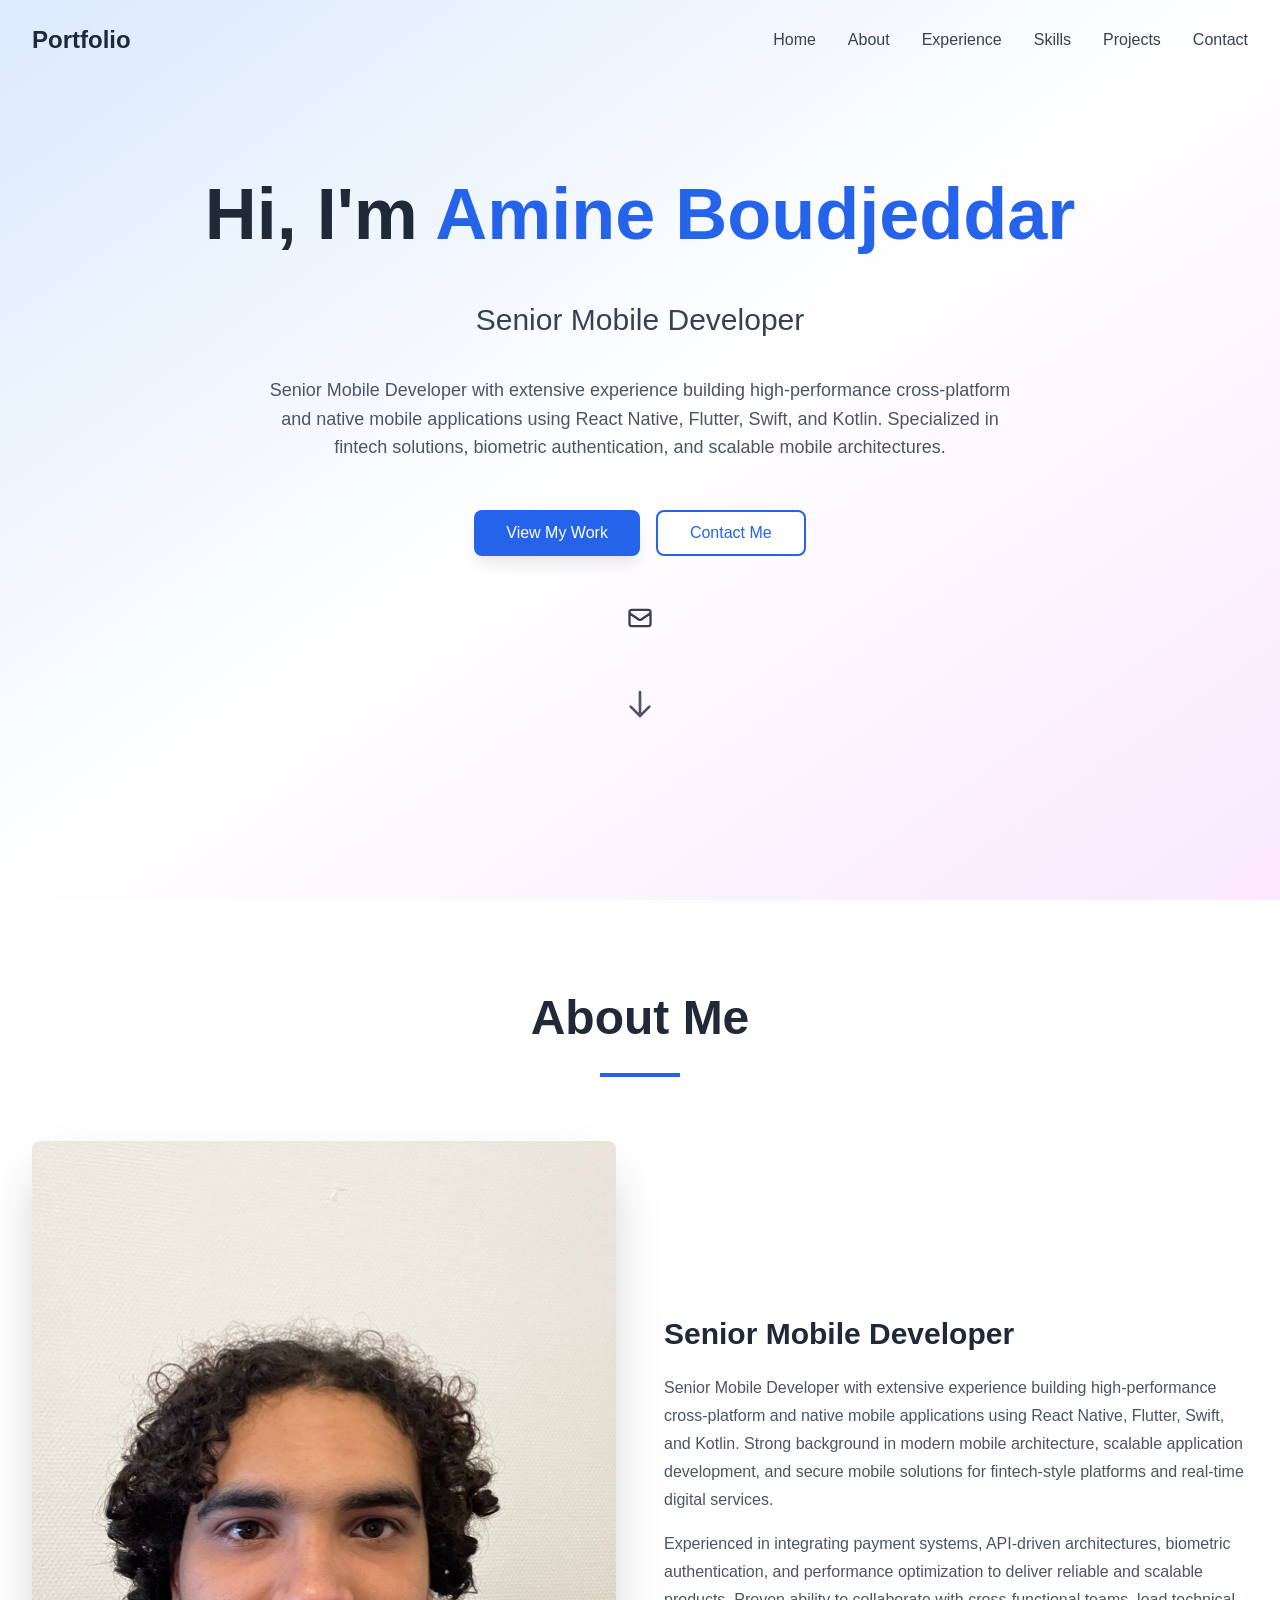
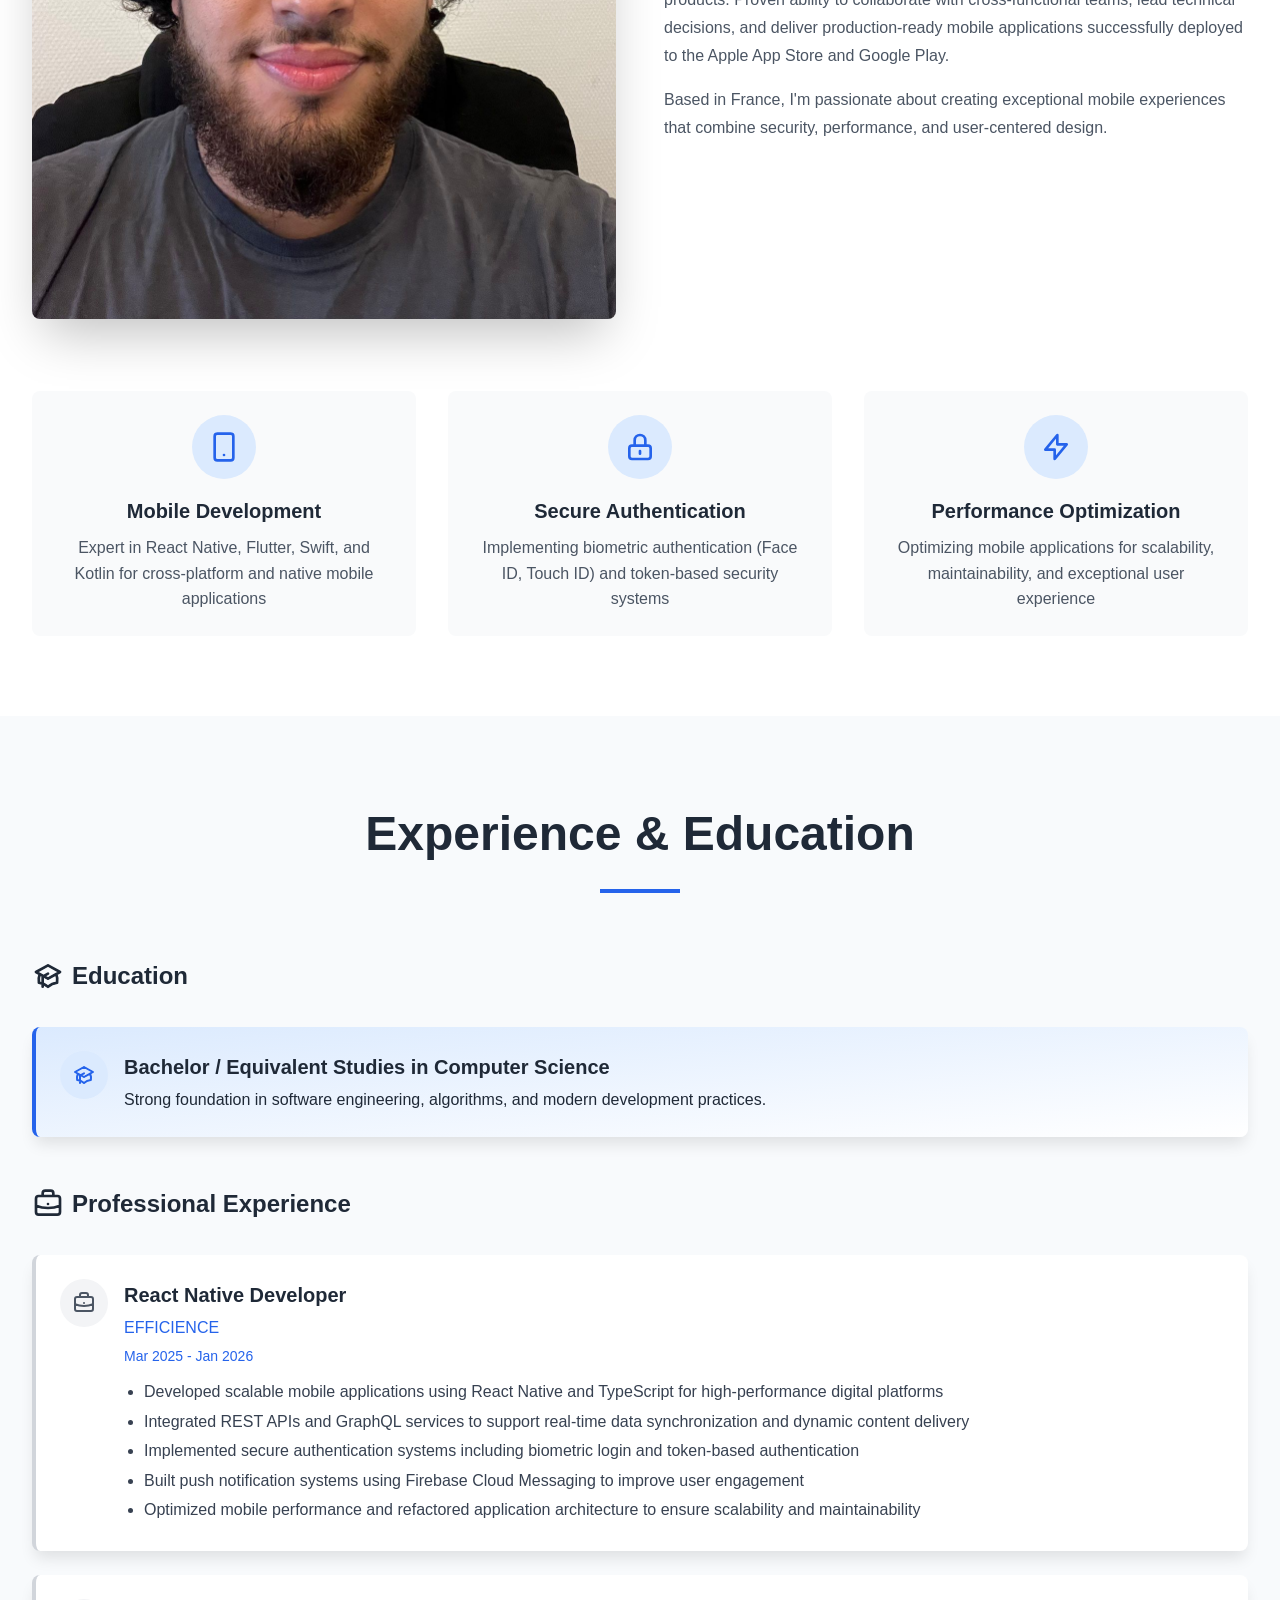
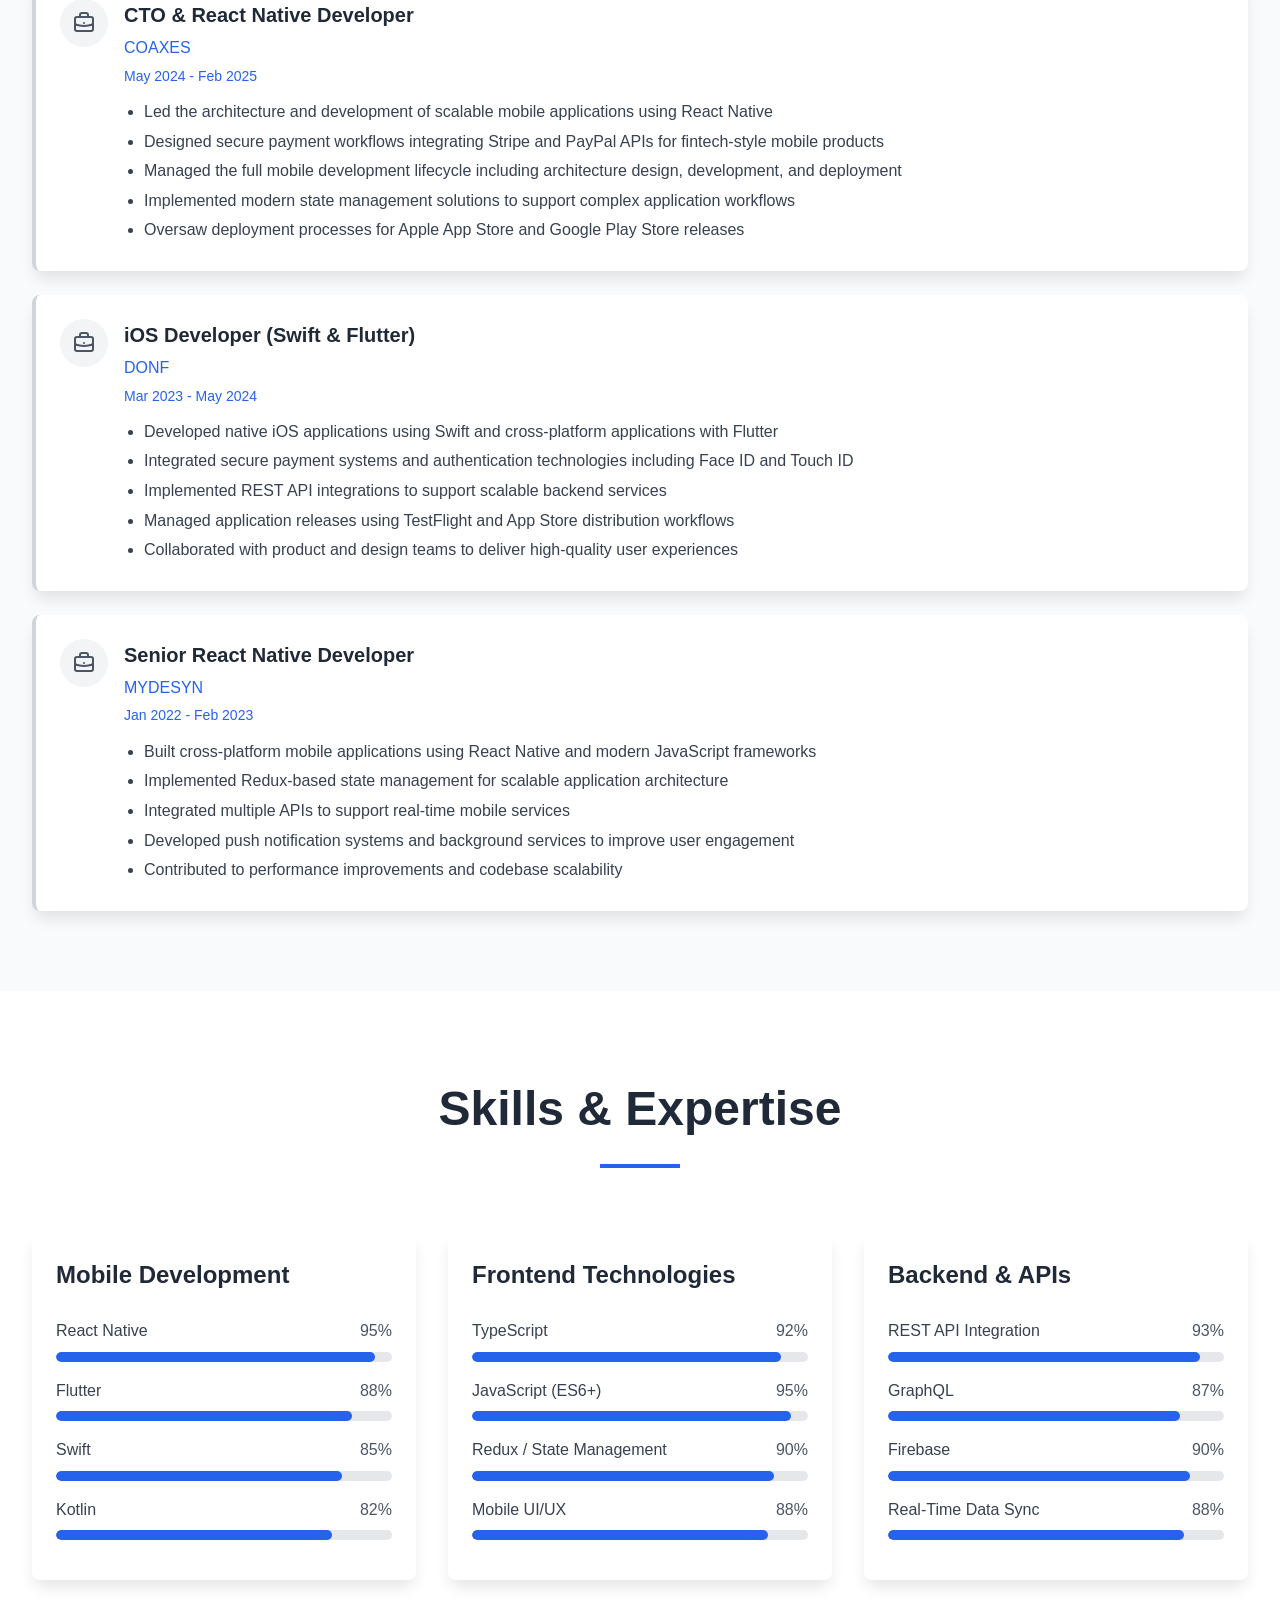
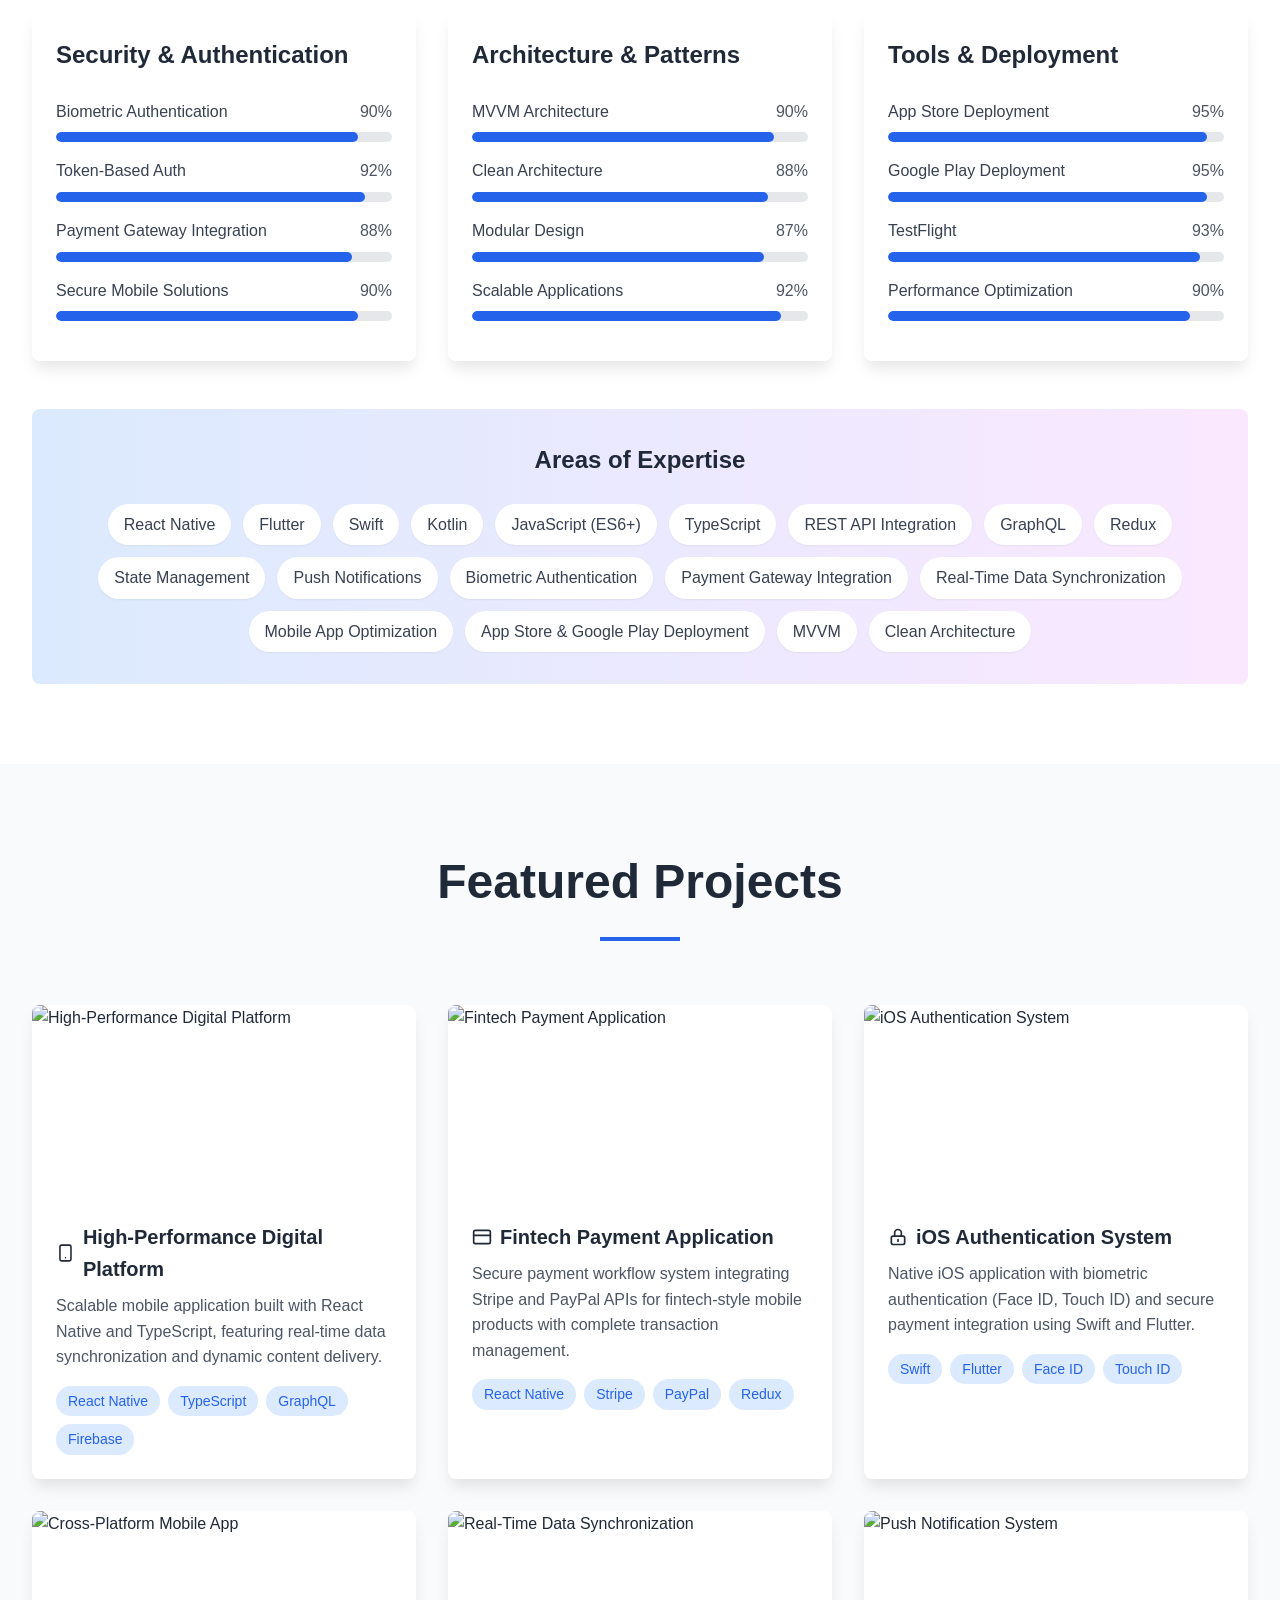
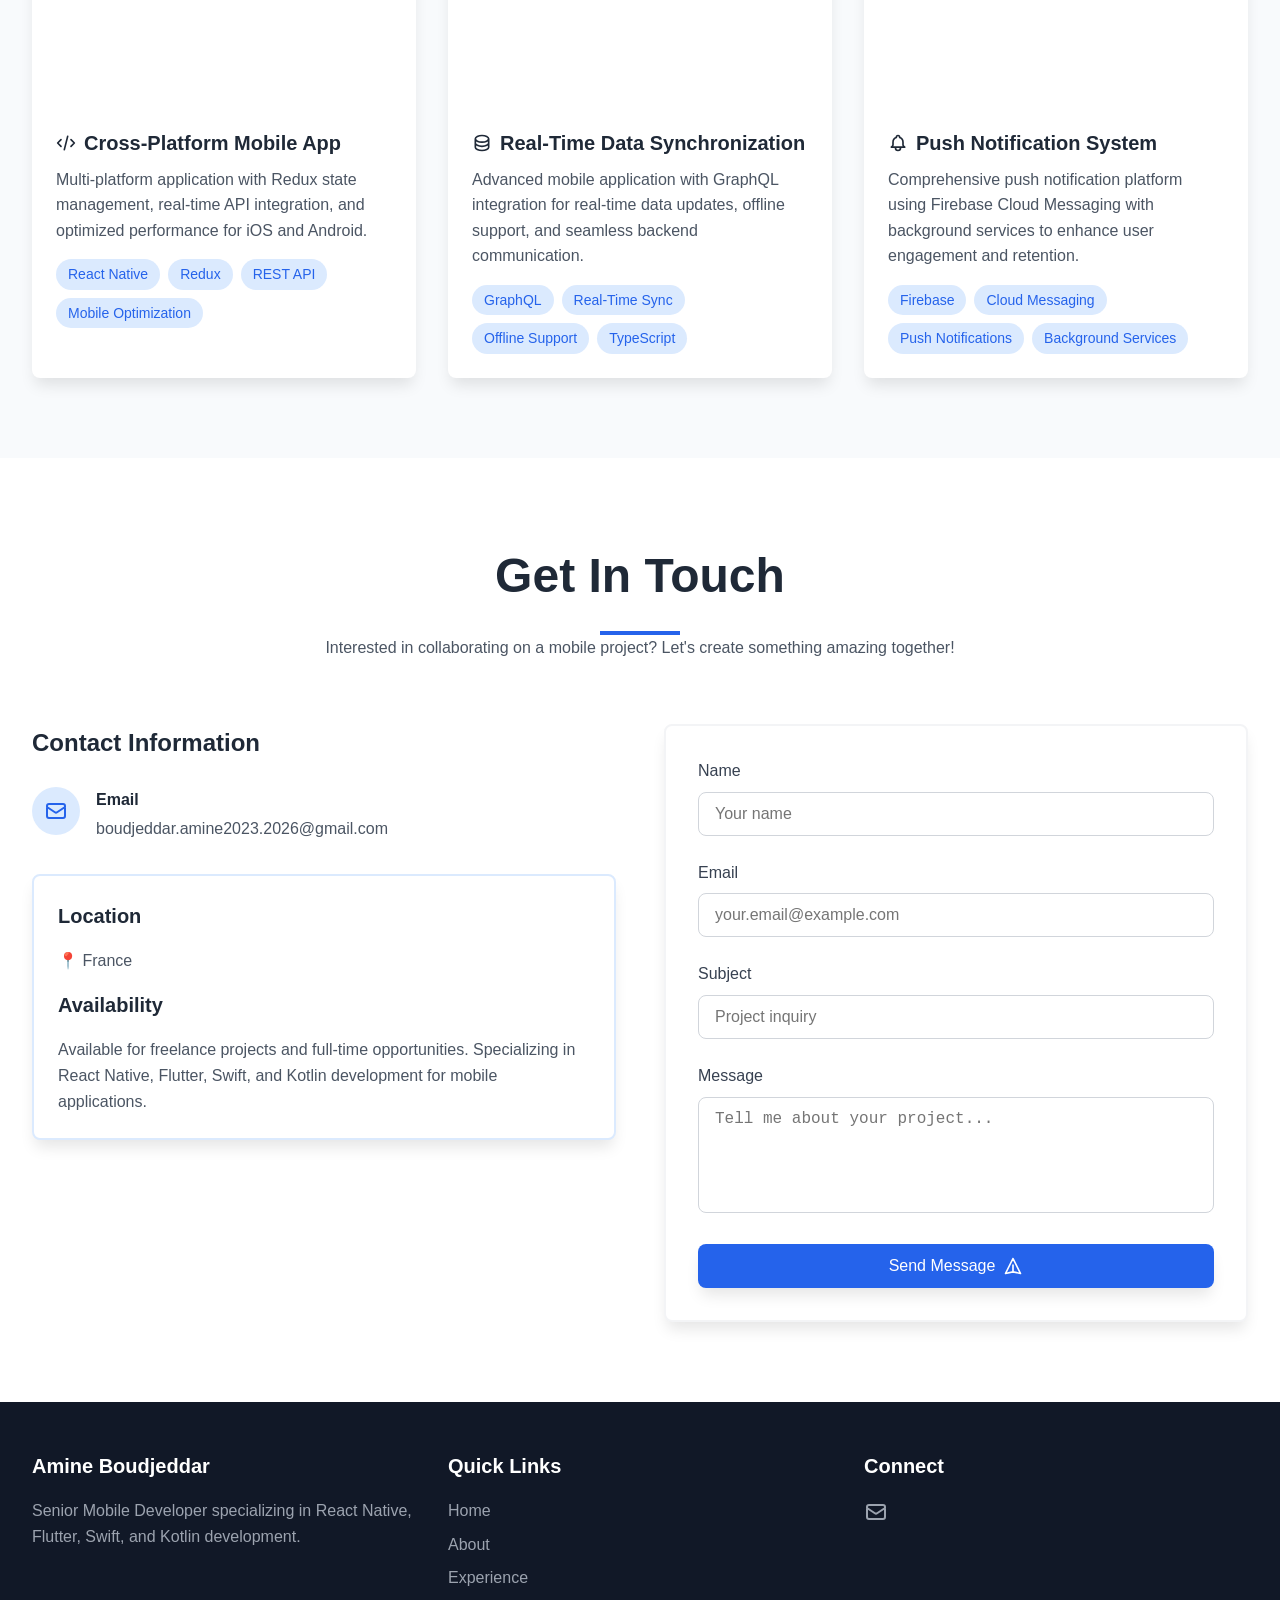
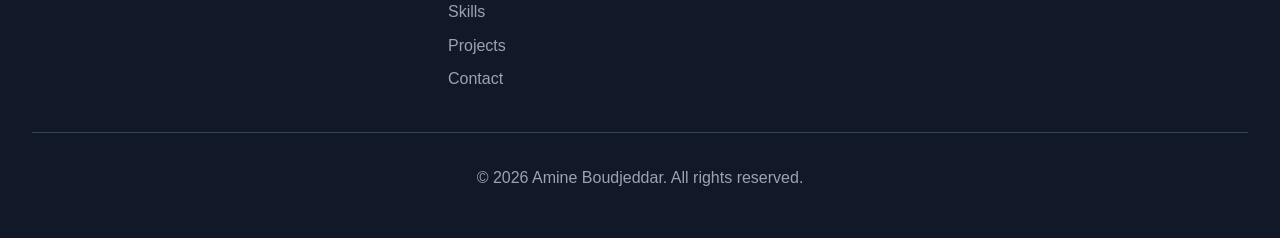
==== commit 0f4d145c: "Update index.html" ====
--- a/index.html
+++ b/index.html
@@ -973,7 +973,7 @@
             </div>
             <div class="about-grid">
                 <div>
-                    <img src="C:\Users\user\Downloads\Portfolio design\WhatsApp Image 2026-01-25 at 3.09.25 PM.jpeg" alt="Professional developer" class="about-image">
+                    <img src="WhatsApp Image 2026-01-25 at 3.09.25 PM.jpeg" alt="Professional developer" class="about-image">
                 </div>
                 <div class="about-text">
                     <h3>Senior Mobile Developer</h3>
